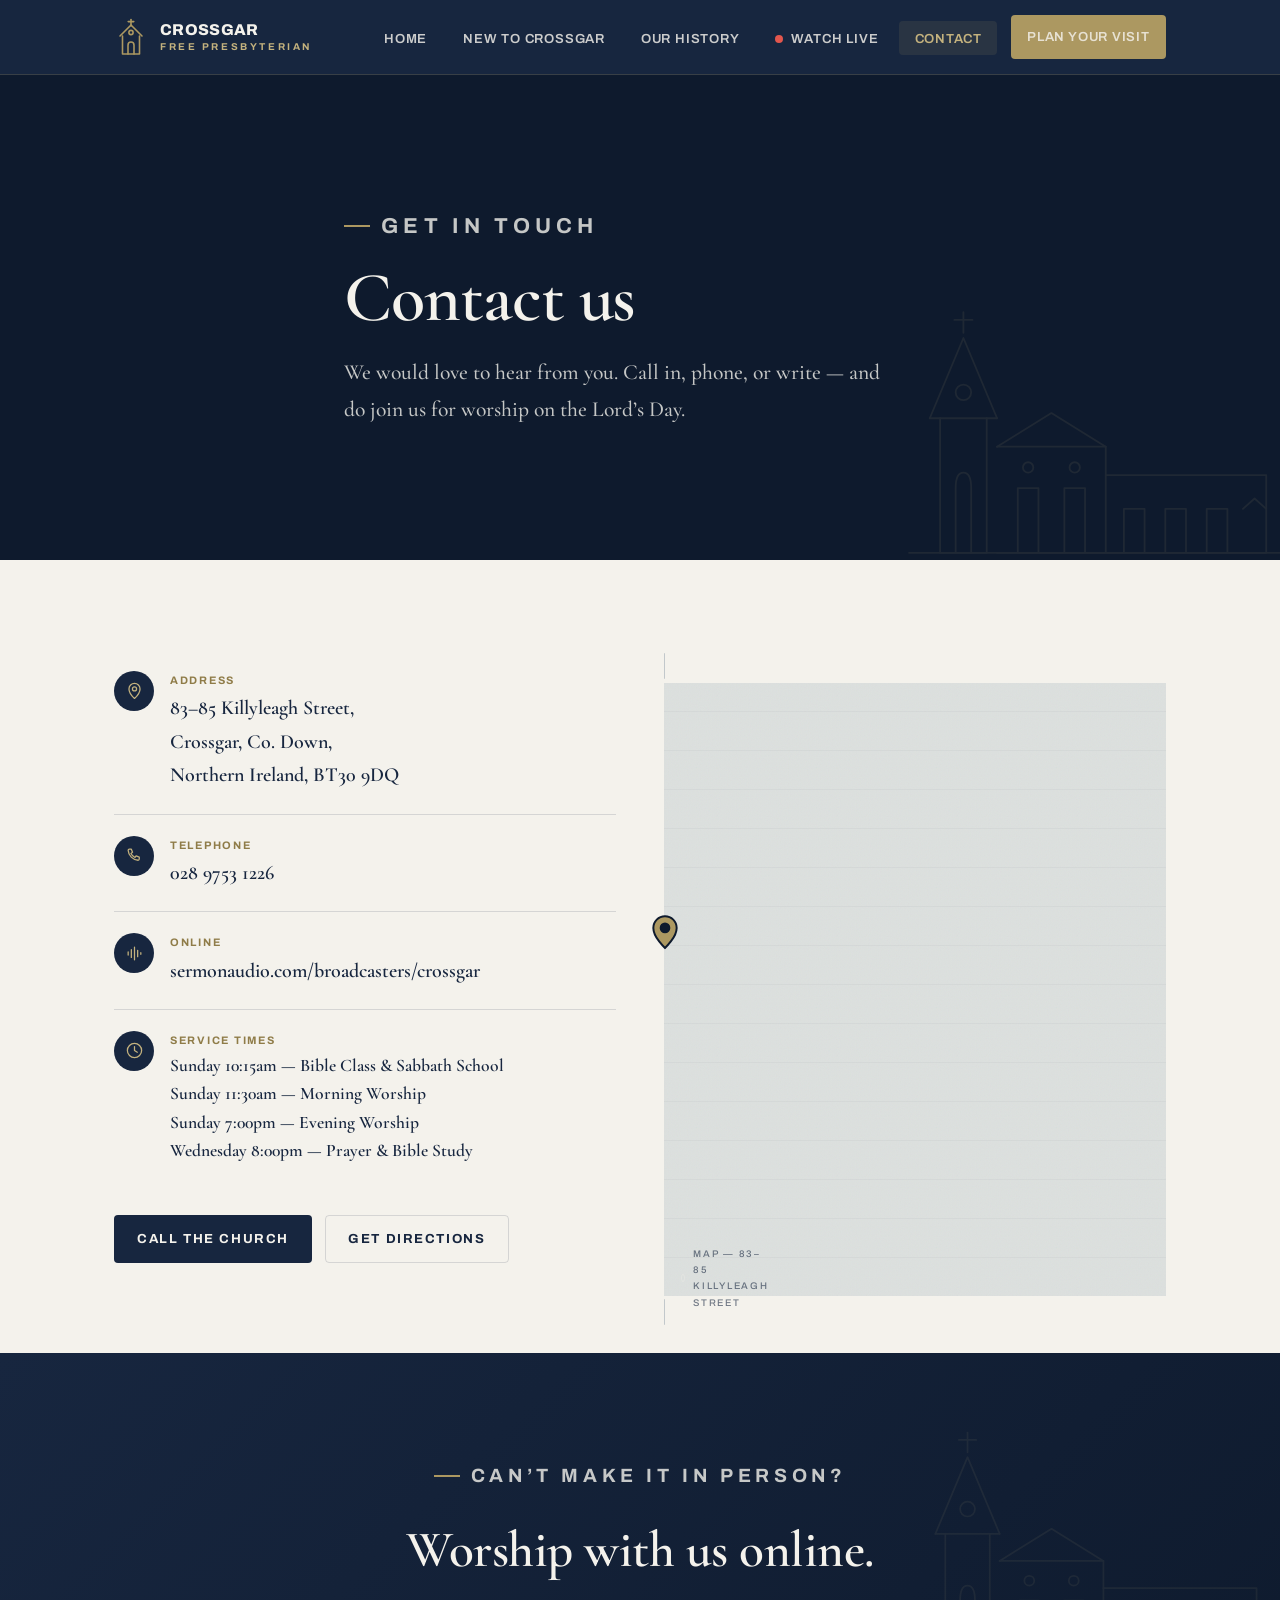
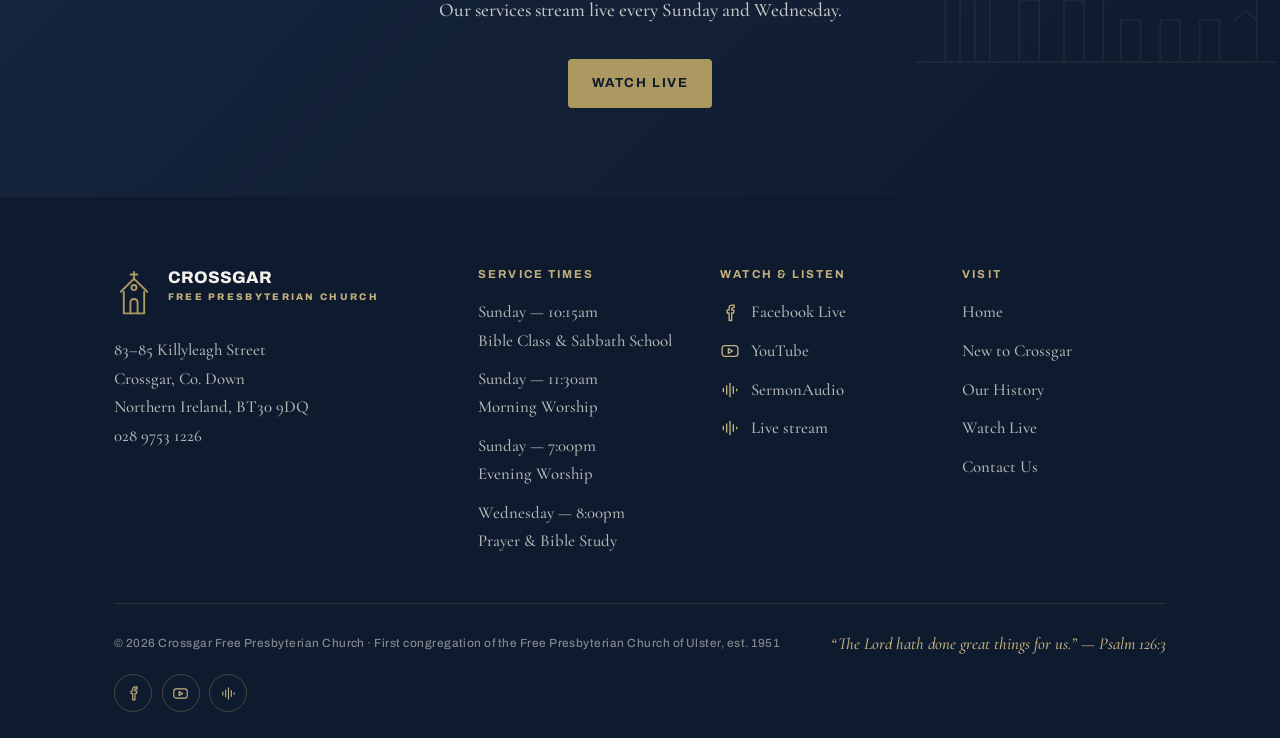
==== contact.html @ 4e1285c4 "Add files via upload" ====
<!DOCTYPE html>
<html lang="en">
<head>
<meta charset="utf-8">
<meta name="viewport" content="width=device-width, initial-scale=1">
<title>Contact Us | Crossgar Free Presbyterian Church</title>
<meta name="description" content="Contact Crossgar Free Presbyterian Church — 83–85 Killyleagh Street, Crossgar, Co. Down, BT30 9DQ. Telephone 028 9753 1226.">
<link rel="preconnect" href="https://fonts.googleapis.com">
<link rel="preconnect" href="https://fonts.gstatic.com" crossorigin>
<link rel="stylesheet" href="css/styles.css">
</head>
<body data-page="contact"><header class="site-head">
<div class="wrap nav">
  <a class="brand" href="index.html" aria-label="Crossgar Free Presbyterian Church — home">
    <svg class="brand__mark" viewBox="0 0 32 40" fill="none" stroke="#ac9861" stroke-width="1.6" stroke-linecap="round" stroke-linejoin="round" aria-hidden="true">
<line x1="16" y1="2.5" x2="16" y2="9"/><line x1="13.2" y1="4.6" x2="18.8" y2="4.6"/>
<path d="M5 19 L16 8 L27 19"/><path d="M7.5 19 V37 H24.5 V19"/>
<circle cx="16" cy="15.5" r="2.1"/>
<path d="M13 37 V28.2 Q13 25 16 25 Q19 25 19 28.2 V37"/>
</svg>
    <span class="brand__name">Crossgar<span>Free Presbyterian</span></span>
  </a>
  <nav aria-label="Primary">
    <ul class="nav__links" id="nav-links">
      <li><a href="index.html">Home</a></li><li><a href="new-to-crossgar.html">New to Crossgar</a></li><li><a href="history.html">Our History</a></li><li><a href="live.html"><span class="nav__live"><span class="live-dot"></span>Watch Live</span></a></li><li><a href="contact.html" aria-current="page">Contact</a></li>
      <li class="nav__cta"><a class="btn btn--gold" href="new-to-crossgar.html">Plan your visit</a></li>
    </ul>
  </nav>
  <button class="nav__toggle" aria-label="Menu" aria-expanded="false" aria-controls="nav-links">
    <span></span><span></span><span></span>
  </button>
</div>
</header>
<section class="page-hero">
  <div class="page-hero__wm"><svg viewBox="0 0 340 250" fill="none" stroke="#c4b27e" stroke-width="1.4" stroke-linecap="round" stroke-linejoin="round" aria-hidden="true">
<line x1="66" y1="14" x2="66" y2="30"/><line x1="59" y1="20" x2="73" y2="20"/>
<path d="M40 96 L66 34 L92 96"/>
<path d="M48 96 V200 H84 V96"/>
<path d="M40 96 H92"/>
<path d="M60 200 V150 Q60 138 66 138 Q72 138 72 150 V200"/>
<circle cx="66" cy="76" r="6"/>
<path d="M92 118 H176 V200 H92"/>
<path d="M92 118 L134 92 L176 118"/>
<path d="M108 200 V150 H124 V200"/><path d="M144 200 V150 H160 V200"/>
<circle cx="116" cy="134" r="4"/><circle cx="152" cy="134" r="4"/>
<path d="M176 140 H300 V200 H176"/>
<path d="M190 200 V166 H206 V200"/><path d="M222 200 V166 H238 V200"/>
<path d="M254 200 V166 H270 V200"/>
<path d="M282 166 L291 158 L300 166"/>
<line x1="24" y1="200" x2="316" y2="200"/>
</svg></div>
  <div class="wrap page-hero__inner">
    <p class="eyebrow eyebrow--onDark">Get in touch</p>
    <h1>Contact us</h1>
    <p>We would love to hear from you. Call in, phone, or write &mdash; and do join us for worship on the Lord&rsquo;s Day.</p>
  </div>
</section>

<section class="section">
  <div class="wrap contact-grid">
    <div>
      <div class="info-row">
      <span class="info-row__ico"><svg class="info-ic" viewBox="0 0 24 24" fill="none" stroke="#ac9861" stroke-width="1.6" stroke-linecap="round" stroke-linejoin="round" aria-hidden="true"><path d="M12 22s7-6.3 7-12A7 7 0 0 0 5 10c0 5.7 7 12 7 12z"/><circle cx="12" cy="10" r="2.6"/></svg></span>
      <div><div class="info-row__k">Address</div><div class="info-row__v">83&ndash;85 Killyleagh Street,<br>Crossgar, Co. Down,<br>Northern Ireland, BT30 9DQ</div></div>
    </div><div class="info-row">
      <span class="info-row__ico"><svg class="info-ic" viewBox="0 0 24 24" fill="none" stroke="#ac9861" stroke-width="1.6" stroke-linecap="round" stroke-linejoin="round" aria-hidden="true"><path d="M4 5.5C4 4.7 4.7 4 5.5 4H8l1.5 4-2 1.4a12 12 0 0 0 5.1 5.1L14 12.5 18 14v2.5c0 .8-.7 1.5-1.5 1.5A13.5 13.5 0 0 1 4 5.5z"/></svg></span>
      <div><div class="info-row__k">Telephone</div><div class="info-row__v"><a href="tel:+442897531226">028 9753 1226</a></div></div>
    </div><div class="info-row">
      <span class="info-row__ico"><svg class="info-ic" viewBox="0 0 24 24" fill="none" stroke="#ac9861" stroke-width="1.6" stroke-linecap="round" stroke-linejoin="round" aria-hidden="true"><path d="M4 10v4M8 7v10M12 4v16M16 8v8M20 11v2"/></svg></span>
      <div><div class="info-row__k">Online</div><div class="info-row__v"><a href="https://www.sermonaudio.com/broadcasters/crossgar/" target="_blank" rel="noopener">sermonaudio.com/broadcasters/crossgar</a></div></div>
    </div>
      <div class="info-row" style="border-bottom:0">
        <span class="info-row__ico"><svg class="info-ic" viewBox="0 0 24 24" fill="none" stroke="#ac9861" stroke-width="1.6" stroke-linecap="round" stroke-linejoin="round" aria-hidden="true"><circle cx="12" cy="12" r="9"/><path d="M12 7v5l3.5 2.2"/></svg></span>
        <div><div class="info-row__k">Service Times</div>
          <div class="info-row__v" style="font-size:1.1rem;line-height:1.6">
            Sunday 10:15am &mdash; Bible Class &amp; Sabbath School<br>
            Sunday 11:30am &mdash; Morning Worship<br>
            Sunday 7:00pm &mdash; Evening Worship<br>
            Wednesday 8:00pm &mdash; Prayer &amp; Bible Study
          </div>
        </div>
      </div>
      <div style="margin-top:1.8rem;display:flex;flex-wrap:wrap;gap:.8rem">
        <a class="btn btn--navy" href="tel:+442897531226">Call the church</a>
        <a class="btn btn--navy" href="https://maps.google.com/?q=Crossgar+Free+Presbyterian+Church,+Killyleagh+Street,+Crossgar+BT30+9DQ" target="_blank" rel="noopener" style="background:transparent;border:1.5px solid var(--line);color:var(--navy)">Get directions</a>
      </div>
    </div>
    <div>
      <a class="map-slot" href="https://maps.google.com/?q=Crossgar+Free+Presbyterian+Church,+Killyleagh+Street,+Crossgar+BT30+9DQ" target="_blank" rel="noopener" aria-label="Open map to the church">
        <div class="photo-slot"></div>
        <span class="map-pin"><svg width="40" height="40" viewBox="0 0 24 24" fill="#ac9861" stroke="#0e1a2d" stroke-width="1.2"><path d="M12 22s7-6.3 7-12A7 7 0 0 0 5 10c0 5.7 7 12 7 12z"/><circle cx="12" cy="10" r="2.6" fill="#0e1a2d"/></svg></span>
        <span class="slot-tag" style="color:var(--navy);opacity:.6">Map &mdash; 83&ndash;85 Killyleagh Street</span>
      </a>
    </div>
  </div>
</section>

<section class="section cta-band">
  <div class="cta-band__wm"><svg viewBox="0 0 340 250" fill="none" stroke="#c4b27e" stroke-width="1.4" stroke-linecap="round" stroke-linejoin="round" aria-hidden="true">
<line x1="66" y1="14" x2="66" y2="30"/><line x1="59" y1="20" x2="73" y2="20"/>
<path d="M40 96 L66 34 L92 96"/>
<path d="M48 96 V200 H84 V96"/>
<path d="M40 96 H92"/>
<path d="M60 200 V150 Q60 138 66 138 Q72 138 72 150 V200"/>
<circle cx="66" cy="76" r="6"/>
<path d="M92 118 H176 V200 H92"/>
<path d="M92 118 L134 92 L176 118"/>
<path d="M108 200 V150 H124 V200"/><path d="M144 200 V150 H160 V200"/>
<circle cx="116" cy="134" r="4"/><circle cx="152" cy="134" r="4"/>
<path d="M176 140 H300 V200 H176"/>
<path d="M190 200 V166 H206 V200"/><path d="M222 200 V166 H238 V200"/>
<path d="M254 200 V166 H270 V200"/>
<path d="M282 166 L291 158 L300 166"/>
<line x1="24" y1="200" x2="316" y2="200"/>
</svg></div>
  <div class="wrap">
    <p class="eyebrow eyebrow--onDark" style="justify-content:center">Can&rsquo;t make it in person?</p>
    <h2>Worship with us online.</h2>
    <p>Our services stream live every Sunday and Wednesday.</p>
    <a class="btn btn--gold" href="live.html">Watch live</a>
  </div>
</section>
<footer class="foot">
<div class="wrap">
  <div class="foot__grid">
    <div class="foot__col">
      <div class="foot__brand">
        <svg class="brand__mark" viewBox="0 0 32 40" fill="none" stroke="#ac9861" stroke-width="1.6" stroke-linecap="round" stroke-linejoin="round" aria-hidden="true">
<line x1="16" y1="2.5" x2="16" y2="9"/><line x1="13.2" y1="4.6" x2="18.8" y2="4.6"/>
<path d="M5 19 L16 8 L27 19"/><path d="M7.5 19 V37 H24.5 V19"/>
<circle cx="16" cy="15.5" r="2.1"/>
<path d="M13 37 V28.2 Q13 25 16 25 Q19 25 19 28.2 V37"/>
</svg>
        <div class="foot__brandName">Crossgar<span>Free Presbyterian Church</span></div>
      </div>
      <address>
        83&ndash;85 Killyleagh Street<br>
        Crossgar, Co. Down<br>
        Northern Ireland, BT30 9DQ<br>
        <a href="tel:+442897531226">028 9753 1226</a>
      </address>
    </div>
    <div class="foot__col">
      <h4>Service Times</h4>
      <ul>
        <li>Sunday &mdash; 10:15am<br>Bible Class &amp; Sabbath School</li>
        <li>Sunday &mdash; 11:30am<br>Morning Worship</li>
        <li>Sunday &mdash; 7:00pm<br>Evening Worship</li>
        <li>Wednesday &mdash; 8:00pm<br>Prayer &amp; Bible Study</li>
      </ul>
    </div>
    <div class="foot__col foot__watch">
      <h4>Watch &amp; Listen</h4>
      <ul>
        <li><a href="https://facebook.com/crossgarfree" target="_blank" rel="noopener"><svg class="foot-ic" viewBox="0 0 24 24" fill="none" stroke="#ac9861" stroke-width="1.6" stroke-linecap="round" stroke-linejoin="round" aria-hidden="true"><path d="M14 8.5V6.8c0-.8.4-1.3 1.4-1.3H17V2.6h-2.4c-2.5 0-3.7 1.4-3.7 3.7v2.2H8.6V12h2.3v9h3.1v-9h2.3l.5-3.5z"/></svg> Facebook Live</a></li>
        <li><a href="https://youtube.com/@crossgarfree" target="_blank" rel="noopener"><svg class="foot-ic" viewBox="0 0 24 24" fill="none" stroke="#ac9861" stroke-width="1.6" stroke-linecap="round" stroke-linejoin="round" aria-hidden="true"><rect x="2.5" y="5.5" width="19" height="13" rx="3.5"/><path d="M10 9.2l5 2.8-5 2.8z"/></svg> YouTube</a></li>
        <li><a href="https://www.sermonaudio.com/broadcasters/crossgar/" target="_blank" rel="noopener"><svg class="foot-ic" viewBox="0 0 24 24" fill="none" stroke="#ac9861" stroke-width="1.6" stroke-linecap="round" stroke-linejoin="round" aria-hidden="true"><path d="M4 10v4M8 7v10M12 4v16M16 8v8M20 11v2"/></svg> SermonAudio</a></li>
        <li><a href="live.html"><svg class="foot-ic" viewBox="0 0 24 24" fill="none" stroke="#ac9861" stroke-width="1.6" stroke-linecap="round" stroke-linejoin="round" aria-hidden="true"><path d="M4 10v4M8 7v10M12 4v16M16 8v8M20 11v2"/></svg> Live stream</a></li>
      </ul>
    </div>
    <div class="foot__col">
      <h4>Visit</h4>
      <ul>
        <li><a href="index.html">Home</a></li>
        <li><a href="new-to-crossgar.html">New to Crossgar</a></li>
        <li><a href="history.html">Our History</a></li>
        <li><a href="live.html">Watch Live</a></li>
        <li><a href="contact.html">Contact Us</a></li>
      </ul>
    </div>
  </div>
  <div class="foot__bar">
    <small>&copy; 2026 Crossgar Free Presbyterian Church &middot; First congregation of the Free Presbyterian Church of Ulster, est. 1951</small>
    <span class="foot__verse">&ldquo;The Lord hath done great things for us.&rdquo; &mdash; Psalm 126:3</span>
    <div class="socials">
      <a href="https://facebook.com/crossgarfree" target="_blank" rel="noopener" aria-label="Facebook"><svg class="soc-ic" viewBox="0 0 24 24" fill="none" stroke="#ac9861" stroke-width="1.6" stroke-linecap="round" stroke-linejoin="round" aria-hidden="true"><path d="M14 8.5V6.8c0-.8.4-1.3 1.4-1.3H17V2.6h-2.4c-2.5 0-3.7 1.4-3.7 3.7v2.2H8.6V12h2.3v9h3.1v-9h2.3l.5-3.5z"/></svg></a>
      <a href="https://youtube.com/@crossgarfree" target="_blank" rel="noopener" aria-label="YouTube"><svg class="soc-ic" viewBox="0 0 24 24" fill="none" stroke="#ac9861" stroke-width="1.6" stroke-linecap="round" stroke-linejoin="round" aria-hidden="true"><rect x="2.5" y="5.5" width="19" height="13" rx="3.5"/><path d="M10 9.2l5 2.8-5 2.8z"/></svg></a>
      <a href="https://www.sermonaudio.com/broadcasters/crossgar/" target="_blank" rel="noopener" aria-label="SermonAudio"><svg class="soc-ic" viewBox="0 0 24 24" fill="none" stroke="#ac9861" stroke-width="1.6" stroke-linecap="round" stroke-linejoin="round" aria-hidden="true"><path d="M4 10v4M8 7v10M12 4v16M16 8v8M20 11v2"/></svg></a>
    </div>
  </div>
</div>
</footer>
<script src="js/main.js"></script>
</body>
</html>
---- css/styles.css ----
/* =====================================================================
   Crossgar Free Presbyterian Church
   Style tile derived from the 75th Anniversary invite.
   Headings: Americane (fallback Archivo) · Body: Orpheus (fallback Cormorant)
   ===================================================================== */

@import url('https://fonts.googleapis.com/css2?family=Archivo:ital,wght@0,300..900;1,400..700&family=Cormorant+Garamond:ital,wght@0,400;0,500;0,600;0,700;1,400;1,500;1,600&display=swap');

/* ---------------------------------------------------------------------
   LICENSED FONTS — Americane (headings) + Orpheus (body).
   These are commercial fonts, so we can't bundle them here. When you have
   the licensed web-font files, drop them in /assets/fonts and uncomment.
   Until then the site falls back to Archivo (for Americane) and
   Cormorant Garamond (for Orpheus), which are close matches.

   @font-face{ font-family:'Americane'; font-weight:700 800;
     src:url('../assets/fonts/Americane-Bold.woff2') format('woff2'); font-display:swap; }
   @font-face{ font-family:'Orpheus'; font-weight:400 500;
     src:url('../assets/fonts/Orpheus-Regular.woff2') format('woff2'); font-display:swap; }
   @font-face{ font-family:'Orpheus'; font-weight:400 600; font-style:italic;
     src:url('../assets/fonts/Orpheus-Italic.woff2') format('woff2'); font-display:swap; }
--------------------------------------------------------------------- */

:root{
  /* palette — sampled from the anniversary invite */
  --navy:      #17263f;
  --navy-900:  #0e1a2d;
  --navy-800:  #13223a;
  --navy-700:  #223a5c;
  --gold:      #ac9861;
  --gold-soft: #c4b27e;
  --gold-deep: #8f7c48;
  --paper:     #f4f2ec;
  --paper-2:   #ece7dc;
  --ink:       #232a33;
  --muted:     #6d7178;
  --line:      rgba(23,38,63,.14);
  --line-gold: rgba(172,152,97,.45);
  --white:     #ffffff;

  /* type roles */
  --font-head: 'Americane','Archivo','Arial Black',sans-serif;
  --font-body: 'Orpheus','Cormorant Garamond',Georgia,'Times New Roman',serif;
  --font-ui:   'Archivo','Helvetica Neue',Arial,sans-serif;

  --wrap: 1180px;
  --gutter: clamp(1.25rem, 5vw, 4rem);
  --radius: 4px;
  --ease: cubic-bezier(.22,.61,.36,1);
}

*,*::before,*::after{box-sizing:border-box;}
html{scroll-behavior:smooth;-webkit-text-size-adjust:100%;}
@media (prefers-reduced-motion: reduce){
  html{scroll-behavior:auto;}
  *,*::before,*::after{animation-duration:.001ms!important;transition-duration:.001ms!important;}
}

body{
  margin:0;
  background:var(--paper);
  color:var(--ink);
  font-family:var(--font-body);
  font-size:1.22rem;
  line-height:1.68;
  font-weight:500;
  -webkit-font-smoothing:antialiased;
  text-rendering:optimizeLegibility;
}

img{max-width:100%;display:block;}
a{color:inherit;text-decoration:none;}
h1,h2,h3,h4{font-family:var(--font-head);font-weight:800;line-height:1.02;margin:0;letter-spacing:-.01em;}

/* ---- reusable atoms -------------------------------------------------- */
.wrap{max-width:var(--wrap);margin-inline:auto;padding-inline:var(--gutter);}
.section{padding-block:clamp(3.5rem,7vw,6.5rem);}
.section--tight{padding-block:clamp(2.5rem,5vw,4rem);}

.eyebrow{
  font-family:var(--font-ui);
  font-size:.72rem;
  font-weight:700;
  letter-spacing:.24em;
  text-transform:uppercase;
  color:var(--gold-deep);
  display:inline-flex;
  align-items:center;
  gap:.7rem;
  margin:0 0 1.1rem;
}
.eyebrow::before{content:"";width:26px;height:2px;background:var(--gold);display:inline-block;}
.eyebrow--onDark{color:var(--gold-soft);}

.h-shout{font-size:clamp(2rem,4.6vw,3.5rem);text-transform:uppercase;letter-spacing:.005em;}
.serif-lead{font-family:var(--font-body);font-weight:500;font-size:clamp(1.35rem,2.4vw,1.9rem);line-height:1.34;}

.btn{
  font-family:var(--font-ui);
  font-weight:700;
  font-size:.82rem;
  letter-spacing:.12em;
  text-transform:uppercase;
  padding:.95em 1.7em;
  border-radius:var(--radius);
  display:inline-flex;align-items:center;gap:.6rem;
  border:1.5px solid transparent;
  cursor:pointer;
  transition:transform .25s var(--ease), background .25s var(--ease), color .25s var(--ease), border-color .25s var(--ease);
}
.btn:hover{transform:translateY(-2px);}
.btn--gold{background:var(--gold);color:var(--navy-900);}
.btn--gold:hover{background:var(--gold-soft);}
.btn--ghost{background:transparent;border-color:rgba(244,242,236,.5);color:var(--paper);}
.btn--ghost:hover{border-color:var(--gold);color:var(--gold-soft);}
.btn--navy{background:var(--navy);color:var(--paper);}
.btn--navy:hover{background:var(--navy-700);}

.link-more{
  font-family:var(--font-ui);font-weight:700;font-size:.8rem;letter-spacing:.12em;text-transform:uppercase;
  color:var(--gold-deep);display:inline-flex;align-items:center;gap:.5rem;
}
.link-more svg{transition:transform .25s var(--ease);}
.link-more:hover svg{transform:translateX(4px);}

/* =====================================================================
   HEADER / NAV
   ===================================================================== */
.site-head{
  position:sticky;top:0;z-index:60;
  background:var(--navy);
  border-bottom:1px solid rgba(172,152,97,.22);
}
.nav{display:flex;align-items:center;justify-content:space-between;height:74px;}
.brand{display:flex;align-items:center;gap:.75rem;color:var(--paper);}
.brand__mark{width:34px;height:40px;flex:none;}
.brand__mark path,.brand__mark line,.brand__mark rect,.brand__mark polyline{stroke:var(--gold);}
.brand__name{font-family:var(--font-head);font-weight:800;font-size:.98rem;line-height:1;letter-spacing:.02em;text-transform:uppercase;}
.brand__name span{display:block;font-size:.62rem;letter-spacing:.26em;color:var(--gold-soft);font-weight:700;margin-top:.28rem;}

.nav__links{display:flex;align-items:center;gap:.35rem;list-style:none;margin:0;padding:0;}
.nav__links a{
  font-family:var(--font-ui);font-weight:600;font-size:.82rem;letter-spacing:.06em;text-transform:uppercase;
  color:rgba(244,242,236,.82);
  padding:.6rem .95rem;border-radius:var(--radius);
  transition:color .2s var(--ease), background .2s var(--ease);
}
.nav__links a:hover,.nav__links a[aria-current="page"]{color:var(--gold-soft);}
.nav__links a[aria-current="page"]{background:rgba(172,152,97,.12);}
.nav__cta{margin-left:.5rem;}
.nav__live{display:inline-flex;align-items:center;gap:.45rem;}
.live-dot{width:8px;height:8px;border-radius:50%;background:#e2564d;box-shadow:0 0 0 0 rgba(226,86,77,.6);animation:pulse 2s infinite;}
@keyframes pulse{0%{box-shadow:0 0 0 0 rgba(226,86,77,.55);}70%{box-shadow:0 0 0 7px rgba(226,86,77,0);}100%{box-shadow:0 0 0 0 rgba(226,86,77,0);}}

.nav__toggle{display:none;background:none;border:0;cursor:pointer;padding:.4rem;}
.nav__toggle span{display:block;width:26px;height:2px;background:var(--paper);margin:5px 0;transition:.3s var(--ease);}

/* =====================================================================
   HERO
   ===================================================================== */
.hero{
  position:relative;
  background:var(--navy-900);
  color:var(--paper);
  overflow:hidden;
  isolation:isolate;
}
.hero__media{position:absolute;inset:0;z-index:-2;}
.photo-slot{
  position:relative;width:100%;height:100%;
  background:
    radial-gradient(120% 90% at 78% 8%, rgba(172,152,97,.20), transparent 55%),
    radial-gradient(100% 120% at 0% 100%, rgba(34,58,92,.55), transparent 60%),
    linear-gradient(155deg,#12203a 0%, #17263f 45%, #0e1a2d 100%);
}
.photo-slot::after{ /* subtle grain */
  content:"";position:absolute;inset:0;opacity:.05;pointer-events:none;
  background-image:url("data:image/svg+xml,%3Csvg xmlns='http://www.w3.org/2000/svg' width='120' height='120'%3E%3Cfilter id='n'%3E%3CfeTurbulence type='fractalNoise' baseFrequency='.9' numOctaves='2'/%3E%3C/filter%3E%3Crect width='100%25' height='100%25' filter='url(%23n)'/%3E%3C/svg%3E");
}
.hero__overlay{position:absolute;inset:0;z-index:-1;background:linear-gradient(90deg, rgba(14,26,45,.92) 0%, rgba(14,26,45,.72) 42%, rgba(14,26,45,.35) 100%);}
.hero__watermark{position:absolute;right:-4%;bottom:-8%;width:min(46%,520px);opacity:.10;z-index:-1;}
.hero__watermark path,.hero__watermark line,.hero__watermark rect,.hero__watermark polyline{stroke:var(--gold-soft);}

.hero__inner{padding-block:clamp(5rem,12vw,9rem);max-width:760px;}
.hero__est{font-family:var(--font-ui);font-weight:700;font-size:.74rem;letter-spacing:.26em;text-transform:uppercase;color:var(--gold-soft);margin-bottom:1.5rem;display:flex;gap:.9rem;align-items:center;}
.hero__est::before{content:"";width:34px;height:2px;background:var(--gold);}
.hero h1{font-family:var(--font-body);font-weight:600;text-transform:none;font-size:clamp(2.7rem,6.4vw,5rem);line-height:1.02;letter-spacing:-.015em;}
.hero h1 em{font-style:italic;color:var(--gold-soft);}
.hero__sub{font-size:clamp(1.15rem,1.9vw,1.4rem);color:rgba(244,242,236,.82);max-width:52ch;margin:1.6rem 0 2.3rem;line-height:1.55;}
.hero__actions{display:flex;flex-wrap:wrap;gap:.9rem;align-items:center;}

.hero__slotTag{
  position:absolute;left:var(--gutter);bottom:1.1rem;z-index:1;
  font-family:var(--font-ui);font-size:.62rem;letter-spacing:.18em;text-transform:uppercase;
  color:rgba(244,242,236,.4);display:flex;align-items:center;gap:.5rem;
}
.hero__slotTag::before{content:"";width:9px;height:9px;border:1.5px solid rgba(244,242,236,.4);border-radius:50%;}

/* Service strip beneath hero */
.services-strip{background:var(--navy);color:var(--paper);border-top:1px solid rgba(172,152,97,.2);}
.services-strip__grid{display:grid;grid-template-columns:1fr auto 1fr;align-items:center;gap:clamp(1rem,4vw,3rem);padding-block:1.6rem;}
.svc{display:flex;flex-direction:column;gap:.15rem;}
.svc__label{font-family:var(--font-ui);font-size:.68rem;letter-spacing:.2em;text-transform:uppercase;color:var(--gold-soft);}
.svc__times{font-family:var(--font-body);font-size:clamp(1.05rem,1.6vw,1.3rem);font-weight:600;}
.svc__times b{color:var(--gold-soft);font-weight:600;}
.svc-divider{width:1px;align-self:stretch;background:rgba(172,152,97,.3);}
@media(max-width:760px){
  .services-strip__grid{grid-template-columns:1fr;gap:1.2rem;text-align:center;}
  .svc-divider{width:60%;height:1px;justify-self:center;}
}

/* =====================================================================
   SECTION HEADER (shared)
   ===================================================================== */
.sec-head{display:flex;align-items:flex-end;justify-content:space-between;gap:2rem;margin-bottom:2.6rem;flex-wrap:wrap;}
.sec-head h2{font-family:var(--font-body);font-weight:600;text-transform:none;font-size:clamp(2rem,3.8vw,3rem);letter-spacing:-.01em;}
.sec-head--center{flex-direction:column;align-items:center;text-align:center;}

/* =====================================================================
   UPCOMING CALENDAR RAIL  (signature)
   ===================================================================== */
.calendar{background:var(--paper);}
.cal__head{display:flex;align-items:center;justify-content:space-between;margin-bottom:2rem;gap:1rem;}
.cal__title{font-family:var(--font-body);font-weight:600;font-size:clamp(1.9rem,3.6vw,2.9rem);letter-spacing:-.01em;}
.cal__nav{display:flex;gap:.6rem;}
.cal__btn{width:46px;height:46px;border:1.5px solid var(--line);background:transparent;border-radius:50%;display:grid;place-items:center;cursor:pointer;color:var(--navy);transition:.22s var(--ease);}
.cal__btn:hover{background:var(--navy);color:var(--paper);border-color:var(--navy);}
.cal__btn:disabled{opacity:.3;cursor:default;}

.cal__rail{
  display:flex;gap:1.1rem;overflow-x:auto;scroll-snap-type:x mandatory;
  padding:.4rem .4rem 1.6rem;margin:-.4rem;
  scrollbar-width:thin;scrollbar-color:var(--gold) transparent;
}
.cal__rail::-webkit-scrollbar{height:6px;}
.cal__rail::-webkit-scrollbar-thumb{background:var(--gold);border-radius:20px;}
.cal-card{
  scroll-snap-align:start;flex:0 0 clamp(240px,80vw,286px);
  background:var(--white);border:1px solid var(--line);border-radius:var(--radius);
  padding:1.6rem 1.5rem;min-height:320px;
  display:flex;flex-direction:column;
  transition:transform .3s var(--ease), box-shadow .3s var(--ease);
}
.cal-card:hover{transform:translateY(-4px);box-shadow:0 22px 40px -26px rgba(23,38,63,.5);}
.cal-card__date{display:flex;align-items:baseline;gap:.75rem;margin-bottom:.4rem;}
.cal-card__num{font-family:var(--font-head);font-weight:800;font-size:3.1rem;line-height:.85;color:var(--navy);}
.cal-card__my{font-family:var(--font-body);font-weight:500;}
.cal-card__month{font-size:1rem;color:var(--muted);}
.cal-card__day{font-family:var(--font-body);font-weight:600;font-size:1.5rem;color:var(--navy);line-height:1;}
.cal-card__rule{height:1px;background:var(--line-gold);margin:1.1rem 0 1.2rem;}
.cal-ev{margin-bottom:1.15rem;}
.cal-ev__t{font-family:var(--font-ui);font-weight:700;font-size:.94rem;color:var(--navy);letter-spacing:.01em;}
.cal-ev__d{font-family:var(--font-body);font-size:1rem;color:var(--muted);line-height:1.3;margin-top:.15rem;}

/* =====================================================================
   MINISTRIES BENTO
   ===================================================================== */
.bento{
  display:grid;gap:1.1rem;
  grid-template-columns:repeat(6,1fr);
  grid-auto-rows:minmax(210px,auto);
}
.tile{
  position:relative;border-radius:var(--radius);padding:1.7rem;overflow:hidden;
  display:flex;flex-direction:column;justify-content:space-between;
  border:1px solid transparent;
  transition:transform .3s var(--ease);
}
.tile:hover{transform:translateY(-4px);}
.tile__ico{width:40px;height:40px;}
.tile__ico path,.tile__ico circle,.tile__ico line,.tile__ico rect,.tile__ico polyline{stroke-width:1.6;}
.tile h3{font-family:var(--font-head);font-weight:800;text-transform:uppercase;font-size:1.15rem;letter-spacing:.01em;line-height:1.05;}
.tile__meta{font-family:var(--font-ui);font-weight:700;font-size:.72rem;letter-spacing:.12em;text-transform:uppercase;margin-top:.4rem;}
.tile__season{font-family:var(--font-ui);font-size:.66rem;letter-spacing:.14em;text-transform:uppercase;opacity:.7;margin-top:.15rem;}
.tile p{font-size:1.02rem;line-height:1.4;margin:.7rem 0 0;}
.tile__body{margin-top:auto;}

/* colour variants */
.tile--navy{background:var(--navy);color:var(--paper);}
.tile--navy .tile__ico *{stroke:var(--gold-soft);}
.tile--navy .tile__meta{color:var(--gold-soft);}
.tile--navy p{color:rgba(244,242,236,.78);}

.tile--gold{background:var(--gold);color:var(--navy-900);}
.tile--gold .tile__ico *{stroke:var(--navy-900);}
.tile--gold .tile__meta{color:var(--navy-800);}
.tile--gold p{color:rgba(14,26,45,.82);}

.tile--paper{background:var(--white);color:var(--ink);border-color:var(--line);}
.tile--paper .tile__ico *{stroke:var(--navy);}
.tile--paper .tile__meta{color:var(--gold-deep);}
.tile--paper p{color:var(--muted);}

.tile--outline{background:transparent;border:1px solid var(--line);color:var(--ink);}
.tile--outline .tile__ico *{stroke:var(--navy);}
.tile--outline .tile__meta{color:var(--gold-deep);}
.tile--outline p{color:var(--muted);}

/* spans */
.sp3{grid-column:span 3;} .sp2{grid-column:span 2;} .sp4{grid-column:span 4;}
.row2{grid-row:span 2;}
@media(max-width:900px){
  .bento{grid-template-columns:repeat(2,1fr);}
  .sp3,.sp2,.sp4{grid-column:span 1;}
  .row2{grid-row:span 1;}
}
@media(max-width:560px){
  .bento{grid-template-columns:1fr;}
}

/* =====================================================================
   SPLIT / FEATURE bands
   ===================================================================== */
.split{display:grid;grid-template-columns:1.05fr .95fr;gap:clamp(2rem,5vw,4.5rem);align-items:center;}
.split--rev .split__media{order:2;}
@media(max-width:860px){.split{grid-template-columns:1fr;}.split--rev .split__media{order:0;}}
.split__media{position:relative;aspect-ratio:4/3.2;border-radius:var(--radius);overflow:hidden;border:1px solid var(--line);}
.split__media .photo-slot{background:
  radial-gradient(120% 90% at 20% 10%, rgba(172,152,97,.22), transparent 55%),
  linear-gradient(160deg,#1a2c49,#0e1a2d);}
.slot-tag{position:absolute;left:1rem;bottom:.85rem;font-family:var(--font-ui);font-size:.6rem;letter-spacing:.18em;text-transform:uppercase;color:rgba(244,242,236,.5);display:flex;align-items:center;gap:.5rem;}
.slot-tag::before{content:"";width:8px;height:8px;border:1.5px solid rgba(244,242,236,.5);border-radius:50%;}

.dark-band{background:var(--navy);color:var(--paper);}
.dark-band .eyebrow{color:var(--gold-soft);}

/* Scripture quote band */
.scripture{background:var(--navy-900);color:var(--paper);text-align:center;}
.scripture__q{font-family:var(--font-body);font-style:italic;font-weight:500;font-size:clamp(1.6rem,3.4vw,2.6rem);line-height:1.3;max-width:20ch;margin-inline:auto;}
.scripture__ref{font-family:var(--font-ui);font-weight:700;letter-spacing:.24em;text-transform:uppercase;font-size:.74rem;color:var(--gold-soft);margin-top:1.6rem;}

/* CTA band */
.cta-band{background:linear-gradient(135deg,var(--navy) 0%, var(--navy-900) 100%);color:var(--paper);text-align:center;position:relative;overflow:hidden;}
.cta-band__wm{position:absolute;right:-2%;top:50%;transform:translateY(-50%);width:min(38%,420px);opacity:.08;}
.cta-band__wm path,.cta-band__wm line,.cta-band__wm rect,.cta-band__wm polyline{stroke:var(--gold-soft);}
.cta-band h2{font-family:var(--font-body);font-weight:600;font-size:clamp(2rem,4vw,3.2rem);position:relative;}
.cta-band p{color:rgba(244,242,236,.8);max-width:46ch;margin:1.1rem auto 2rem;font-size:1.2rem;position:relative;}

/* =====================================================================
   PAGE HERO (interior pages)
   ===================================================================== */
.page-hero{background:var(--navy-900);color:var(--paper);position:relative;overflow:hidden;}
.page-hero__wm{position:absolute;right:-3%;bottom:-14%;width:min(40%,440px);opacity:.09;}
.page-hero__wm path,.page-hero__wm line,.page-hero__wm rect,.page-hero__wm polyline{stroke:var(--gold-soft);}
.page-hero__inner{padding-block:clamp(4rem,9vw,7rem);max-width:720px;position:relative;}
.page-hero h1{font-family:var(--font-body);font-weight:600;text-transform:none;font-size:clamp(2.6rem,5.6vw,4.4rem);line-height:1.02;letter-spacing:-.015em;}
.page-hero p{color:rgba(244,242,236,.8);font-size:clamp(1.15rem,1.8vw,1.35rem);margin-top:1.3rem;max-width:54ch;}

/* =====================================================================
   PROSE (history / welcome)
   ===================================================================== */
.prose{max-width:74ch;}
.prose p{margin:0 0 1.35rem;}
.prose h2{font-family:var(--font-body);font-weight:600;text-transform:none;font-size:clamp(1.7rem,3vw,2.3rem);margin:2.6rem 0 1rem;letter-spacing:-.01em;}
.prose h3{font-family:var(--font-head);font-weight:800;text-transform:uppercase;font-size:1.15rem;letter-spacing:.03em;color:var(--navy);margin:2rem 0 .7rem;}
.prose blockquote{margin:2rem 0;padding:1.4rem 1.8rem;border-left:3px solid var(--gold);background:var(--white);border-radius:0 var(--radius) var(--radius) 0;font-style:italic;font-size:1.25rem;color:var(--navy);}
.prose blockquote cite{display:block;font-style:normal;font-family:var(--font-ui);font-weight:700;font-size:.72rem;letter-spacing:.16em;text-transform:uppercase;color:var(--gold-deep);margin-top:.9rem;}
.drop::first-letter{font-family:var(--font-head);font-weight:800;font-size:3.6rem;float:left;line-height:.8;padding:.35rem .55rem 0 0;color:var(--gold-deep);}

/* Timeline */
.timeline{list-style:none;margin:2.5rem 0 0;padding:0;position:relative;}
.timeline::before{content:"";position:absolute;left:11px;top:6px;bottom:6px;width:2px;background:var(--line-gold);}
.timeline li{position:relative;padding:0 0 2rem 2.6rem;}
.timeline li::before{content:"";position:absolute;left:4px;top:6px;width:16px;height:16px;border-radius:50%;background:var(--gold);border:3px solid var(--paper);}
.timeline__yr{font-family:var(--font-head);font-weight:800;font-size:1.05rem;color:var(--navy);letter-spacing:.03em;}
.timeline p{margin:.35rem 0 0;color:var(--ink);}

/* =====================================================================
   VIDEO / LIVE
   ===================================================================== */
.video-frame{position:relative;aspect-ratio:16/9;border-radius:var(--radius);overflow:hidden;background:var(--navy-900);border:1px solid rgba(172,152,97,.25);}
.video-frame .photo-slot{background:radial-gradient(90% 90% at 50% 40%, rgba(34,58,92,.6), #0e1a2d);}
.video-play{position:absolute;inset:0;display:grid;place-items:center;}
.video-play__btn{width:82px;height:82px;border-radius:50%;background:rgba(172,152,97,.92);display:grid;place-items:center;transition:.25s var(--ease);cursor:pointer;}
.video-play__btn:hover{transform:scale(1.06);background:var(--gold-soft);}
.video-play__btn svg{margin-left:5px;}
.video-cap{position:absolute;left:1.1rem;bottom:1rem;color:rgba(244,242,236,.7);font-family:var(--font-ui);font-size:.66rem;letter-spacing:.16em;text-transform:uppercase;}

.live-status{display:inline-flex;align-items:center;gap:.6rem;font-family:var(--font-ui);font-weight:700;font-size:.74rem;letter-spacing:.16em;text-transform:uppercase;padding:.5rem .9rem;border-radius:100px;border:1px solid rgba(172,152,97,.4);color:var(--gold-soft);}
.live-status .live-dot{background:#8f7c48;animation:none;box-shadow:none;}
.live-status--on{color:#ffd9d4;border-color:rgba(226,86,77,.5);}
.live-status--on .live-dot{background:#e2564d;animation:pulse 2s infinite;}

.next-times{display:grid;grid-template-columns:repeat(3,1fr);gap:1rem;margin-top:1.6rem;}
@media(max-width:640px){.next-times{grid-template-columns:1fr;}}
.next-times li{list-style:none;background:rgba(255,255,255,.04);border:1px solid rgba(172,152,97,.2);border-radius:var(--radius);padding:1.1rem 1.2rem;}
.next-times__d{font-family:var(--font-ui);font-weight:700;font-size:.68rem;letter-spacing:.16em;text-transform:uppercase;color:var(--gold-soft);}
.next-times__t{font-family:var(--font-body);font-size:1.3rem;font-weight:600;margin-top:.3rem;}

/* Sermon list */
.sermon{display:grid;grid-template-columns:auto 1fr auto;gap:1.3rem;align-items:center;padding:1.35rem 0;border-bottom:1px solid var(--line);transition:.2s var(--ease);}
.sermon:hover{background:rgba(172,152,97,.06);}
.sermon__date{text-align:center;min-width:58px;}
.sermon__date b{font-family:var(--font-head);font-weight:800;font-size:1.6rem;color:var(--navy);display:block;line-height:.9;}
.sermon__date span{font-family:var(--font-ui);font-size:.62rem;letter-spacing:.14em;text-transform:uppercase;color:var(--muted);}
.sermon__title{font-family:var(--font-body);font-weight:600;font-size:1.3rem;color:var(--navy);line-height:1.2;}
.sermon__meta{font-family:var(--font-ui);font-size:.72rem;letter-spacing:.05em;text-transform:uppercase;color:var(--muted);margin-top:.25rem;}
.sermon__play{width:44px;height:44px;border-radius:50%;border:1.5px solid var(--line);display:grid;place-items:center;color:var(--navy);transition:.2s var(--ease);flex:none;}
.sermon:hover .sermon__play{background:var(--gold);border-color:var(--gold);color:var(--navy-900);}
@media(max-width:560px){.sermon__meta{display:none;}}

/* =====================================================================
   CONTACT
   ===================================================================== */
.contact-grid{display:grid;grid-template-columns:1fr 1fr;gap:clamp(1.5rem,4vw,3rem);}
@media(max-width:820px){.contact-grid{grid-template-columns:1fr;}}
.info-row{display:flex;gap:1rem;padding:1.3rem 0;border-bottom:1px solid var(--line);}
.info-row__ico{width:40px;height:40px;flex:none;border-radius:50%;background:var(--navy);display:grid;place-items:center;}
.info-row__ico svg{width:19px;height:19px;}
.info-row__ico svg *{stroke:var(--gold-soft);}
.info-row__k{font-family:var(--font-ui);font-weight:700;font-size:.68rem;letter-spacing:.16em;text-transform:uppercase;color:var(--gold-deep);}
.info-row__v{font-family:var(--font-body);font-size:1.25rem;color:var(--navy);font-weight:600;margin-top:.2rem;}
.info-row__v a:hover{color:var(--gold-deep);}
.map-slot{aspect-ratio:1/1;border-radius:var(--radius);overflow:hidden;border:1px solid var(--line);position:relative;background:#dfe3e2;}
.map-slot .photo-slot{background:
  linear-gradient(0deg, rgba(23,38,63,.05), rgba(23,38,63,.05)),
  repeating-linear-gradient(0deg, #e7eae7 0 38px, #dfe3e0 38px 39px),
  repeating-linear-gradient(90deg, #e7eae7 0 38px, #dfe3e0 38px 39px);}
.map-pin{position:absolute;left:50%;top:46%;transform:translate(-50%,-100%);}

/* =====================================================================
   FOOTER
   ===================================================================== */
.foot{background:var(--navy-900);color:rgba(244,242,236,.72);padding-block:clamp(3rem,6vw,4.5rem) 0;}
.foot__grid{display:grid;grid-template-columns:1.6fr 1fr 1fr 1fr;gap:2.4rem;padding-bottom:3rem;border-bottom:1px solid rgba(172,152,97,.2);}
@media(max-width:900px){.foot__grid{grid-template-columns:1fr 1fr;gap:2rem;}}
@media(max-width:520px){.foot__grid{grid-template-columns:1fr;}}
.foot__brand{display:flex;gap:.85rem;align-items:flex-start;color:var(--paper);margin-bottom:1.2rem;}
.foot__brand .brand__mark{width:40px;height:48px;}
.foot__brandName{font-family:var(--font-head);font-weight:800;text-transform:uppercase;font-size:1.05rem;line-height:1.05;}
.foot__brandName span{display:block;font-size:.6rem;letter-spacing:.24em;color:var(--gold-soft);margin-top:.35rem;}
.foot address{font-style:normal;line-height:1.7;font-size:1.05rem;}
.foot address a:hover{color:var(--gold-soft);}
.foot__col h4{font-family:var(--font-ui);font-weight:700;font-size:.72rem;letter-spacing:.18em;text-transform:uppercase;color:var(--gold-soft);margin-bottom:1.1rem;}
.foot__col ul{list-style:none;margin:0;padding:0;display:flex;flex-direction:column;gap:.65rem;font-size:1.05rem;}
.foot__col a:hover{color:var(--gold-soft);}
.foot__watch a{display:flex;align-items:center;gap:.7rem;}
.foot__watch svg{width:20px;height:20px;flex:none;}
.foot__watch svg *{stroke:var(--gold-soft);}
.foot__bar{display:flex;justify-content:space-between;align-items:center;gap:1rem;padding-block:1.6rem;flex-wrap:wrap;}
.foot__bar small{font-family:var(--font-ui);font-size:.74rem;letter-spacing:.04em;color:rgba(244,242,236,.5);}
.foot__verse{font-family:var(--font-body);font-style:italic;font-size:1.05rem;color:var(--gold-soft);}
.socials{display:flex;gap:.6rem;}
.socials a{width:38px;height:38px;border-radius:50%;border:1px solid rgba(172,152,97,.35);display:grid;place-items:center;transition:.2s var(--ease);}
.socials a:hover{background:var(--gold);border-color:var(--gold);}
.socials a:hover svg *{stroke:var(--navy-900);}
.socials svg{width:17px;height:17px;}
.socials svg *{stroke:var(--gold-soft);}

/* reveal on scroll */
.reveal{opacity:0;transform:translateY(22px);transition:opacity .7s var(--ease), transform .7s var(--ease);}
.reveal.in{opacity:1;transform:none;}

/* mobile nav */
@media(max-width:940px){
  .nav__toggle{display:block;}
  .nav__links{
    position:fixed;inset:74px 0 auto 0;background:var(--navy-900);
    flex-direction:column;align-items:stretch;gap:0;padding:.5rem var(--gutter) 1.4rem;
    border-bottom:1px solid rgba(172,152,97,.2);
    transform:translateY(-140%);transition:transform .35s var(--ease);
  }
  .nav__links.open{transform:none;}
  .nav__links a{padding:.9rem 0;border-bottom:1px solid rgba(172,152,97,.12);font-size:.95rem;}
  .nav__cta{margin:1rem 0 0;}
  .nav__cta .btn{width:100%;justify-content:center;}
}
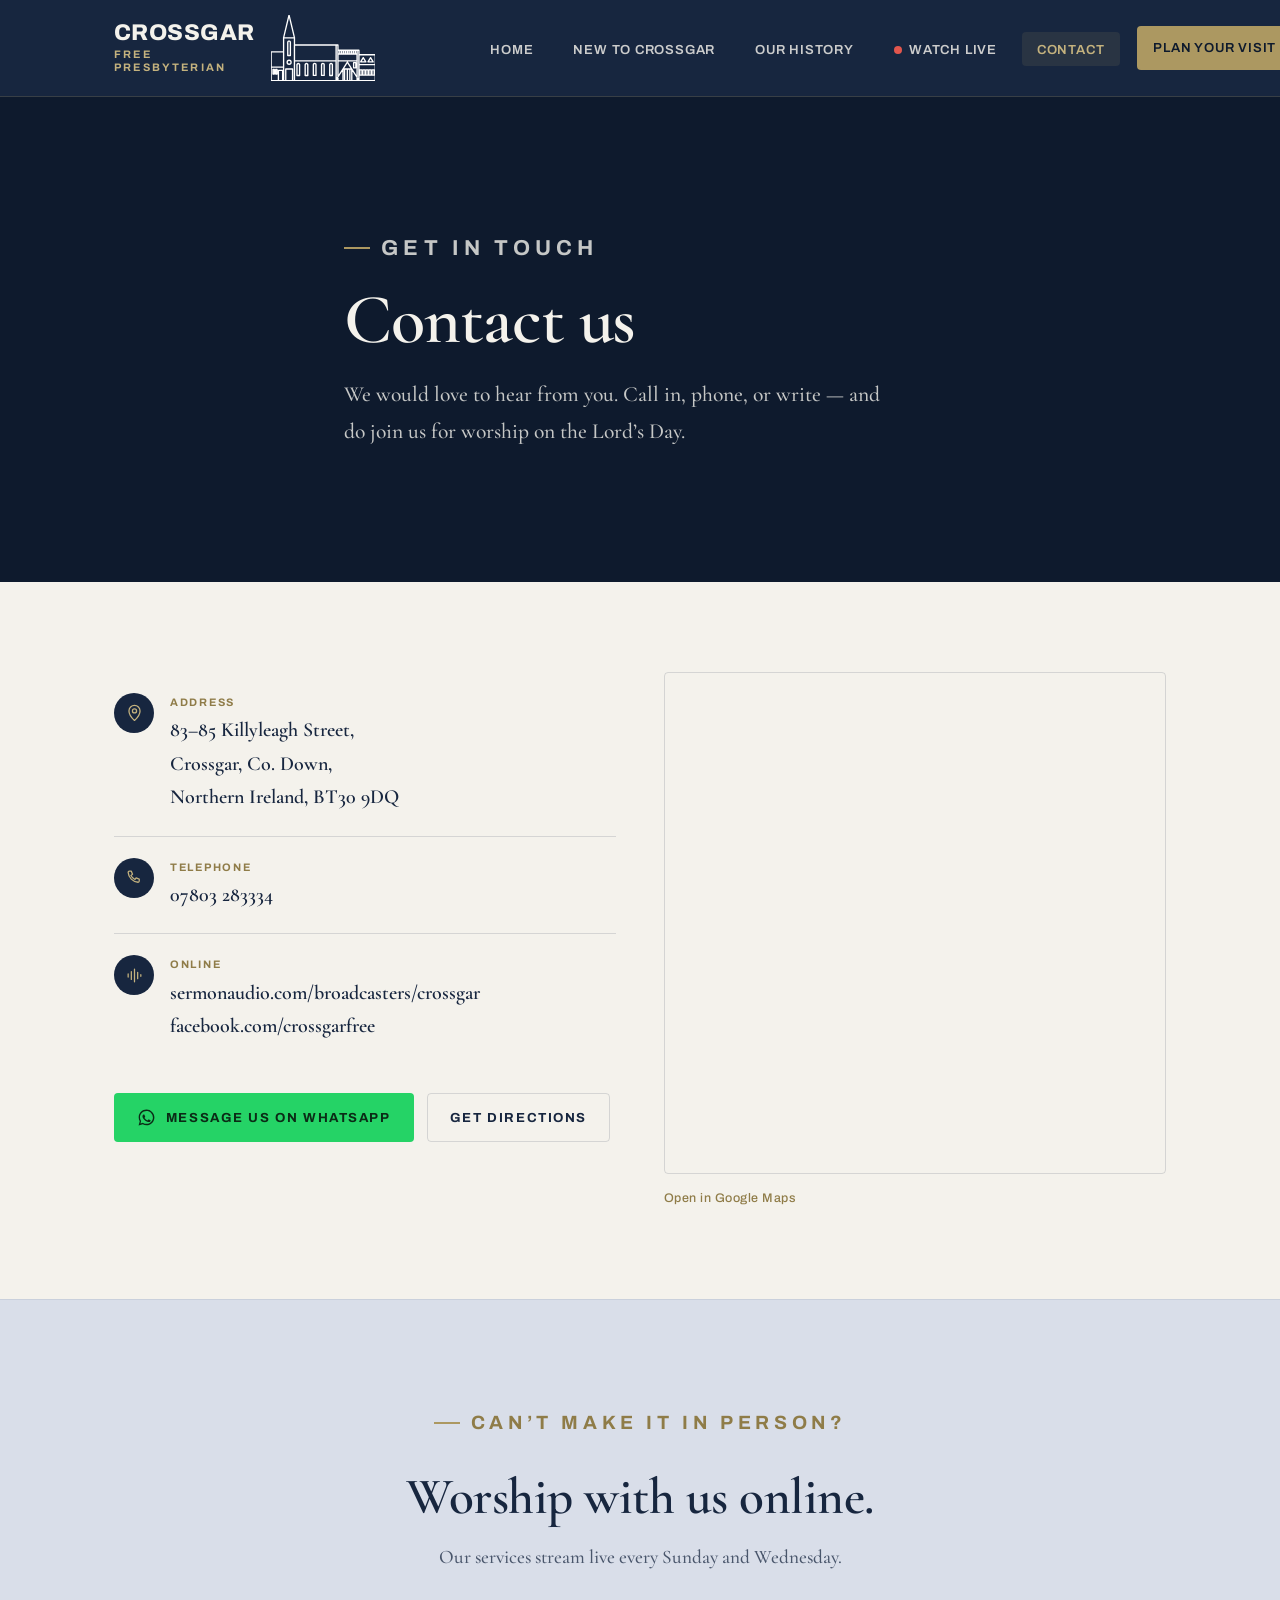
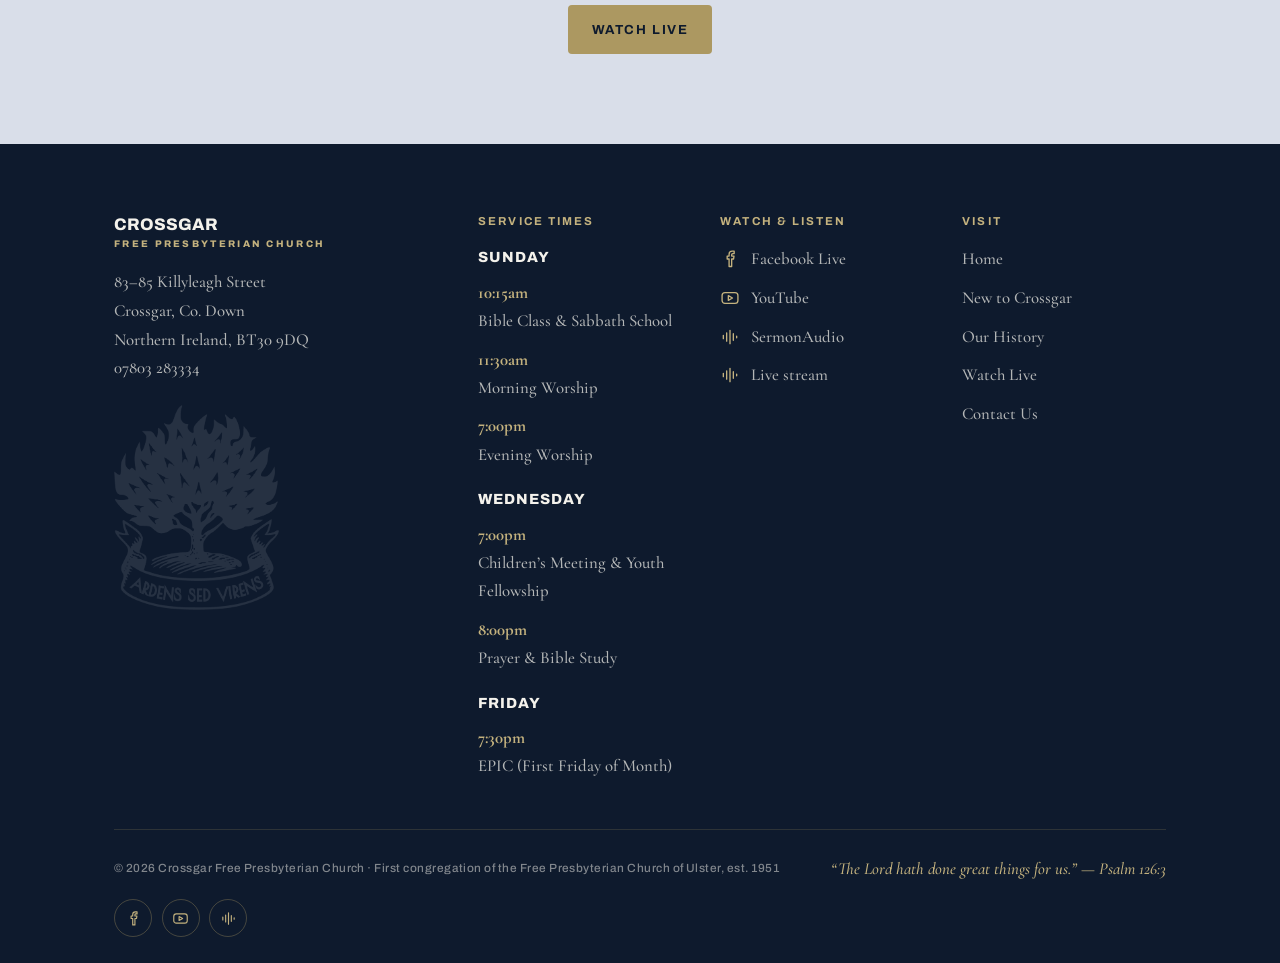
==== commit c068b6ce: "v2 a total revamp from earlier versions" ====
--- a/contact.html
+++ b/contact.html
@@ -4,7 +4,7 @@
 <meta charset="utf-8">
 <meta name="viewport" content="width=device-width, initial-scale=1">
 <title>Contact Us | Crossgar Free Presbyterian Church</title>
-<meta name="description" content="Contact Crossgar Free Presbyterian Church — 83–85 Killyleagh Street, Crossgar, Co. Down, BT30 9DQ. Telephone 028 9753 1226.">
+<meta name="description" content="Contact Crossgar Free Presbyterian Church — 83–85 Killyleagh Street, Crossgar, Co. Down, BT30 9DQ. Telephone 07803 283334.">
 <link rel="preconnect" href="https://fonts.googleapis.com">
 <link rel="preconnect" href="https://fonts.gstatic.com" crossorigin>
 <link rel="stylesheet" href="css/styles.css">
@@ -12,13 +12,8 @@
 <body data-page="contact"><header class="site-head">
 <div class="wrap nav">
   <a class="brand" href="index.html" aria-label="Crossgar Free Presbyterian Church — home">
-    <svg class="brand__mark" viewBox="0 0 32 40" fill="none" stroke="#ac9861" stroke-width="1.6" stroke-linecap="round" stroke-linejoin="round" aria-hidden="true">
-<line x1="16" y1="2.5" x2="16" y2="9"/><line x1="13.2" y1="4.6" x2="18.8" y2="4.6"/>
-<path d="M5 19 L16 8 L27 19"/><path d="M7.5 19 V37 H24.5 V19"/>
-<circle cx="16" cy="15.5" r="2.1"/>
-<path d="M13 37 V28.2 Q13 25 16 25 Q19 25 19 28.2 V37"/>
-</svg>
-    <span class="brand__name">Crossgar<span>Free Presbyterian</span></span>
+    <svg class="brand__mark brand__mark--logo" viewBox="0 0 709 448" fill="none" stroke="#ffffff" stroke-width="9" stroke-linecap="round" stroke-linejoin="round" aria-hidden="true"><path d="M85.5603 446.232V249.916H1V446.232H85.5603ZM85.5603 446.232H159.312V155.57H85.5603V446.232ZM1 354.269H85.5603M442.239 311.861V203.537H158.994V311.861M442.239 311.861H158.994M442.239 311.861V446.232H158.994V311.861M518.216 445.756V366.816M13.3979 369.675H22.6169V400.806H13.3979V369.675ZM31.8359 369.675H41.0549V400.806H31.8359V369.675ZM50.2738 375.711H78.8844V446.232H50.2738V375.711ZM100.183 366.499H146.278V446.232H100.183V366.499ZM441.921 203.537H454.637V446.232H441.921V203.537ZM584.339 239.433H597.054V446.232H584.339V239.433ZM454.319 264.846H584.656V311.543H454.319V264.846ZM454.319 239.433H467.353V265.164H454.319V239.433ZM467.035 239.433H479.751V265.164H467.035V239.433ZM479.433 239.433H492.149V265.164H479.433V239.433ZM491.831 239.433H504.547V265.164H491.831V239.433ZM522.667 239.433H535.383V265.164H522.667V239.433ZM535.065 239.433H547.781V265.164H535.065V239.433ZM547.463 239.433H560.179V265.164H547.463V239.433ZM559.861 239.433H572.576V265.164H559.861V239.433ZM572.259 239.433H584.656V265.164H572.259V239.433ZM504.229 239.433H516.945V265.164H504.229V239.433ZM516.627 239.433H522.985V265.164H516.627V239.433ZM596.737 269.611H708V336.638H596.737V269.611ZM596.737 336.321H708V446.232H596.737V336.321ZM602.777 372.534H617.718V408.113H602.777V372.534ZM560.814 323.297H575.755V358.875H560.814V323.297ZM623.44 372.534H638.381V408.113H623.44V372.534ZM644.103 372.534H659.044V408.113H644.103V372.534ZM664.766 372.534H679.707V408.113H664.766V372.534ZM685.429 372.534H700.37V408.113H685.429V372.534ZM136.424 320.755C136.424 328.124 130.446 334.097 123.072 334.097C115.698 334.097 109.72 328.124 109.72 320.755C109.72 313.387 115.698 307.413 123.072 307.413C130.446 307.413 136.424 313.387 136.424 320.755ZM113.853 274.694H131.337V186.225C131.337 185.035 131.111 183.857 130.671 182.758C130.231 181.659 129.587 180.661 128.775 179.821C127.963 178.98 126.999 178.314 125.939 177.86C124.878 177.405 123.742 177.171 122.595 177.171C121.448 177.171 120.312 177.405 119.252 177.86C118.191 178.314 117.227 178.98 116.415 179.821C115.603 180.661 114.959 181.659 114.519 182.758C114.079 183.857 113.853 185.035 113.853 186.225V274.694ZM131.655 275.012H113.535V186.225C113.535 184.995 113.769 183.777 114.224 182.64C114.679 181.504 115.346 180.471 116.187 179.6C117.028 178.73 118.027 178.039 119.126 177.568C120.226 177.096 121.405 176.854 122.595 176.854C123.786 176.854 124.964 177.096 126.064 177.568C127.164 178.039 128.162 178.73 129.003 179.6C129.844 180.471 130.511 181.504 130.966 182.64C131.421 183.777 131.655 184.995 131.655 186.225V275.012ZM185.221 329.332C186.411 329.332 187.59 329.575 188.689 330.046C189.789 330.518 190.788 331.208 191.629 332.079C192.47 332.949 193.137 333.982 193.592 335.119C194.047 336.255 194.281 337.473 194.281 338.703V410.972H176.161V338.703C176.161 337.473 176.395 336.255 176.849 335.119C177.304 333.982 177.971 332.949 178.812 332.079C179.653 331.208 180.652 330.518 181.752 330.046C182.851 329.575 184.03 329.332 185.221 329.332ZM185.221 329.65C184.073 329.65 182.937 329.884 181.877 330.338C180.817 330.793 179.853 331.459 179.041 332.299C178.229 333.14 177.584 334.138 177.145 335.237C176.705 336.336 176.478 337.514 176.478 338.703V410.654H193.963V338.703C193.963 337.514 193.736 336.336 193.296 335.237C192.857 334.138 192.212 333.14 191.4 332.299C190.588 331.459 189.624 330.793 188.564 330.338C187.504 329.884 186.368 329.65 185.221 329.65ZM240.852 329.332C242.043 329.332 243.222 329.575 244.321 330.046C245.421 330.518 246.419 331.208 247.26 332.079C248.102 332.949 248.769 333.982 249.223 335.119C249.678 336.255 249.912 337.473 249.912 338.703V410.972H231.792V338.703C231.792 337.473 232.026 336.255 232.481 335.119C232.936 333.982 233.603 332.949 234.444 332.079C235.285 331.208 236.284 330.518 237.383 330.046C238.483 329.575 239.662 329.332 240.852 329.332ZM240.852 329.65C239.705 329.65 238.569 329.884 237.509 330.338C236.449 330.793 235.485 331.459 234.673 332.299C233.861 333.14 233.216 334.138 232.776 335.237C232.337 336.336 232.11 337.514 232.11 338.703V410.654H249.594V338.703C249.594 337.514 249.368 336.336 248.928 335.237C248.488 334.138 247.844 333.14 247.032 332.299C246.22 331.459 245.256 330.793 244.196 330.338C243.136 329.884 241.999 329.65 240.852 329.65ZM296.484 328.697C297.675 328.697 298.853 328.94 299.953 329.411C301.053 329.882 302.051 330.573 302.892 331.443C303.733 332.314 304.4 333.347 304.855 334.484C305.31 335.62 305.544 336.838 305.544 338.068V410.336H287.424V338.068C287.424 336.838 287.658 335.62 288.113 334.484C288.568 333.347 289.235 332.314 290.076 331.443C290.917 330.573 291.916 329.882 293.015 329.411C294.115 328.94 295.293 328.697 296.484 328.697ZM296.484 329.014C295.337 329.014 294.201 329.248 293.141 329.703C292.08 330.157 291.116 330.824 290.304 331.664C289.492 332.504 288.848 333.503 288.408 334.602C287.968 335.7 287.742 336.878 287.742 338.068V410.019H305.226V338.068C305.226 336.878 305 335.7 304.56 334.602C304.12 333.503 303.476 332.504 302.664 331.664C301.852 330.824 300.888 330.157 299.828 329.703C298.767 329.248 297.631 329.014 296.484 329.014ZM352.116 328.697C353.306 328.697 354.485 328.94 355.585 329.411C356.684 329.882 357.683 330.573 358.524 331.443C359.365 332.314 360.032 333.347 360.487 334.484C360.942 335.62 361.176 336.838 361.176 338.068V410.336H343.056V338.068C343.056 336.838 343.29 335.62 343.745 334.484C344.199 333.347 344.866 332.314 345.707 331.443C346.548 330.573 347.547 329.882 348.647 329.411C349.746 328.94 350.925 328.697 352.116 328.697ZM352.116 329.014C350.969 329.014 349.832 329.248 348.772 329.703C347.712 330.157 346.748 330.824 345.936 331.664C345.124 332.504 344.48 333.503 344.04 334.602C343.6 335.7 343.374 336.878 343.374 338.068V410.019H360.858V338.068C360.858 336.878 360.631 335.7 360.192 334.602C359.752 333.503 359.108 332.504 358.295 331.664C357.483 330.824 356.52 330.157 355.459 329.703C354.399 329.248 353.263 329.014 352.116 329.014ZM407.748 329.332C408.938 329.332 410.117 329.575 411.216 330.046C412.316 330.518 413.315 331.208 414.156 332.079C414.997 332.949 415.664 333.982 416.119 335.119C416.574 336.255 416.808 337.473 416.808 338.703V410.972H398.687V338.703C398.687 337.473 398.922 336.255 399.376 335.119C399.831 333.982 400.498 332.949 401.339 332.079C402.18 331.208 403.179 330.518 404.279 330.046C405.378 329.575 406.557 329.332 407.748 329.332ZM407.748 329.65C406.6 329.65 405.464 329.884 404.404 330.338C403.344 330.793 402.38 331.459 401.568 332.299C400.756 333.14 400.111 334.138 399.672 335.237C399.232 336.336 399.005 337.514 399.005 338.703V410.654H416.49V338.703C416.49 337.514 416.263 336.336 415.823 335.237C415.384 334.138 414.739 333.14 413.927 332.299C413.115 331.459 412.151 330.793 411.091 330.338C410.031 329.884 408.895 329.65 407.748 329.65ZM122.436 0.232422L159.602 155.808H85.2699L122.436 0.232422ZM626.142 289.306L643.624 317.896H608.66L626.142 289.306ZM676.051 289.306L693.533 317.896H658.57L676.051 289.306ZM518.534 319.485L599.199 446.232H437.87L518.534 319.485ZM499.143 366.499H535.383V446.232H499.143V366.499ZM488.652 366.499H548.416V446.232H488.652V366.499Z"/></svg>
+    <span class="brand__name">Crossgar<span>Free<br>Presbyterian</span></span>
   </a>
   <nav aria-label="Primary">
     <ul class="nav__links" id="nav-links">
@@ -32,23 +27,6 @@
 </div>
 </header>
 <section class="page-hero">
-  <div class="page-hero__wm"><svg viewBox="0 0 340 250" fill="none" stroke="#c4b27e" stroke-width="1.4" stroke-linecap="round" stroke-linejoin="round" aria-hidden="true">
-<line x1="66" y1="14" x2="66" y2="30"/><line x1="59" y1="20" x2="73" y2="20"/>
-<path d="M40 96 L66 34 L92 96"/>
-<path d="M48 96 V200 H84 V96"/>
-<path d="M40 96 H92"/>
-<path d="M60 200 V150 Q60 138 66 138 Q72 138 72 150 V200"/>
-<circle cx="66" cy="76" r="6"/>
-<path d="M92 118 H176 V200 H92"/>
-<path d="M92 118 L134 92 L176 118"/>
-<path d="M108 200 V150 H124 V200"/><path d="M144 200 V150 H160 V200"/>
-<circle cx="116" cy="134" r="4"/><circle cx="152" cy="134" r="4"/>
-<path d="M176 140 H300 V200 H176"/>
-<path d="M190 200 V166 H206 V200"/><path d="M222 200 V166 H238 V200"/>
-<path d="M254 200 V166 H270 V200"/>
-<path d="M282 166 L291 158 L300 166"/>
-<line x1="24" y1="200" x2="316" y2="200"/>
-</svg></div>
   <div class="wrap page-hero__inner">
     <p class="eyebrow eyebrow--onDark">Get in touch</p>
     <h1>Contact us</h1>
@@ -64,55 +42,26 @@
       <div><div class="info-row__k">Address</div><div class="info-row__v">83&ndash;85 Killyleagh Street,<br>Crossgar, Co. Down,<br>Northern Ireland, BT30 9DQ</div></div>
     </div><div class="info-row">
       <span class="info-row__ico"><svg class="info-ic" viewBox="0 0 24 24" fill="none" stroke="#ac9861" stroke-width="1.6" stroke-linecap="round" stroke-linejoin="round" aria-hidden="true"><path d="M4 5.5C4 4.7 4.7 4 5.5 4H8l1.5 4-2 1.4a12 12 0 0 0 5.1 5.1L14 12.5 18 14v2.5c0 .8-.7 1.5-1.5 1.5A13.5 13.5 0 0 1 4 5.5z"/></svg></span>
-      <div><div class="info-row__k">Telephone</div><div class="info-row__v"><a href="tel:+442897531226">028 9753 1226</a></div></div>
-    </div><div class="info-row">
+      <div><div class="info-row__k">Telephone</div><div class="info-row__v"><a href="tel:+447803283334">07803 283334</a></div></div>
+    </div><div class="info-row" style="border-bottom:0">
       <span class="info-row__ico"><svg class="info-ic" viewBox="0 0 24 24" fill="none" stroke="#ac9861" stroke-width="1.6" stroke-linecap="round" stroke-linejoin="round" aria-hidden="true"><path d="M4 10v4M8 7v10M12 4v16M16 8v8M20 11v2"/></svg></span>
-      <div><div class="info-row__k">Online</div><div class="info-row__v"><a href="https://www.sermonaudio.com/broadcasters/crossgar/" target="_blank" rel="noopener">sermonaudio.com/broadcasters/crossgar</a></div></div>
+      <div><div class="info-row__k">Online</div><div class="info-row__v"><a href="https://www.sermonaudio.com/broadcasters/crossgar/" target="_blank" rel="noopener">sermonaudio.com/broadcasters/crossgar</a><br><a href="https://facebook.com/crossgarfree" target="_blank" rel="noopener">facebook.com/crossgarfree</a></div></div>
     </div>
-      <div class="info-row" style="border-bottom:0">
-        <span class="info-row__ico"><svg class="info-ic" viewBox="0 0 24 24" fill="none" stroke="#ac9861" stroke-width="1.6" stroke-linecap="round" stroke-linejoin="round" aria-hidden="true"><circle cx="12" cy="12" r="9"/><path d="M12 7v5l3.5 2.2"/></svg></span>
-        <div><div class="info-row__k">Service Times</div>
-          <div class="info-row__v" style="font-size:1.1rem;line-height:1.6">
-            Sunday 10:15am &mdash; Bible Class &amp; Sabbath School<br>
-            Sunday 11:30am &mdash; Morning Worship<br>
-            Sunday 7:00pm &mdash; Evening Worship<br>
-            Wednesday 8:00pm &mdash; Prayer &amp; Bible Study
-          </div>
-        </div>
-      </div>
       <div style="margin-top:1.8rem;display:flex;flex-wrap:wrap;gap:.8rem">
-        <a class="btn btn--navy" href="tel:+442897531226">Call the church</a>
+        <a class="btn btn--whatsapp" href="https://wa.me/447803283334" target="_blank" rel="noopener"><svg class="btn-wa" viewBox="0 0 24 24" fill="currentColor" aria-hidden="true"><path d="M12.04 2C6.58 2 2.13 6.45 2.13 11.91c0 1.75.46 3.46 1.32 4.97L2 22l5.25-1.38a9.9 9.9 0 0 0 4.79 1.22h.01c5.46 0 9.91-4.45 9.91-9.91 0-2.65-1.03-5.14-2.9-7.01A9.82 9.82 0 0 0 12.04 2zm0 1.8c2.16 0 4.19.84 5.72 2.37a8.02 8.02 0 0 1 2.37 5.72c0 4.47-3.64 8.1-8.11 8.1-1.49 0-2.95-.4-4.22-1.16l-.3-.18-3.12.82.83-3.04-.2-.31a8.03 8.03 0 0 1-1.26-4.32c0-4.47 3.64-8.1 8.1-8.1zm4.68 11.44c-.26-.13-1.5-.74-1.74-.82-.23-.09-.4-.13-.57.13-.17.26-.65.82-.8.99-.14.17-.29.19-.55.06-.26-.13-1.08-.4-2.06-1.27-.76-.68-1.28-1.52-1.43-1.78-.15-.26-.02-.4.11-.53.12-.12.26-.31.39-.46.13-.15.17-.26.26-.44.09-.17.04-.33-.02-.46-.06-.13-.57-1.38-.79-1.89-.21-.5-.42-.43-.57-.44l-.49-.01c-.17 0-.44.06-.67.33-.23.26-.88.86-.88 2.1 0 1.24.9 2.43 1.03 2.6.13.17 1.78 2.72 4.3 3.81.6.26 1.07.42 1.44.53.6.19 1.15.16 1.58.1.48-.07 1.5-.61 1.71-1.2.21-.59.21-1.09.15-1.2-.06-.11-.23-.17-.49-.3z"/></svg> Message us on WhatsApp</a>
         <a class="btn btn--navy" href="https://maps.google.com/?q=Crossgar+Free+Presbyterian+Church,+Killyleagh+Street,+Crossgar+BT30+9DQ" target="_blank" rel="noopener" style="background:transparent;border:1.5px solid var(--line);color:var(--navy)">Get directions</a>
       </div>
     </div>
     <div>
-      <a class="map-slot" href="https://maps.google.com/?q=Crossgar+Free+Presbyterian+Church,+Killyleagh+Street,+Crossgar+BT30+9DQ" target="_blank" rel="noopener" aria-label="Open map to the church">
-        <div class="photo-slot"></div>
-        <span class="map-pin"><svg width="40" height="40" viewBox="0 0 24 24" fill="#ac9861" stroke="#0e1a2d" stroke-width="1.2"><path d="M12 22s7-6.3 7-12A7 7 0 0 0 5 10c0 5.7 7 12 7 12z"/><circle cx="12" cy="10" r="2.6" fill="#0e1a2d"/></svg></span>
-        <span class="slot-tag" style="color:var(--navy);opacity:.6">Map &mdash; 83&ndash;85 Killyleagh Street</span>
-      </a>
+      <div class="map-embed">
+        <iframe title="Map to Crossgar Free Presbyterian Church" src="https://maps.google.com/maps?q=83-85%20Killyleagh%20Street%2C%20Crossgar%2C%20Co.%20Down%2C%20BT30%209DQ&amp;z=15&amp;output=embed" loading="lazy" referrerpolicy="no-referrer-when-downgrade" allowfullscreen></iframe>
+      </div>
+      <p class="map-cap"><a href="https://maps.google.com/?q=Crossgar+Free+Presbyterian+Church,+Killyleagh+Street,+Crossgar+BT30+9DQ" target="_blank" rel="noopener">Open in Google Maps</a></p>
     </div>
   </div>
 </section>
 
 <section class="section cta-band">
-  <div class="cta-band__wm"><svg viewBox="0 0 340 250" fill="none" stroke="#c4b27e" stroke-width="1.4" stroke-linecap="round" stroke-linejoin="round" aria-hidden="true">
-<line x1="66" y1="14" x2="66" y2="30"/><line x1="59" y1="20" x2="73" y2="20"/>
-<path d="M40 96 L66 34 L92 96"/>
-<path d="M48 96 V200 H84 V96"/>
-<path d="M40 96 H92"/>
-<path d="M60 200 V150 Q60 138 66 138 Q72 138 72 150 V200"/>
-<circle cx="66" cy="76" r="6"/>
-<path d="M92 118 H176 V200 H92"/>
-<path d="M92 118 L134 92 L176 118"/>
-<path d="M108 200 V150 H124 V200"/><path d="M144 200 V150 H160 V200"/>
-<circle cx="116" cy="134" r="4"/><circle cx="152" cy="134" r="4"/>
-<path d="M176 140 H300 V200 H176"/>
-<path d="M190 200 V166 H206 V200"/><path d="M222 200 V166 H238 V200"/>
-<path d="M254 200 V166 H270 V200"/>
-<path d="M282 166 L291 158 L300 166"/>
-<line x1="24" y1="200" x2="316" y2="200"/>
-</svg></div>
   <div class="wrap">
     <p class="eyebrow eyebrow--onDark" style="justify-content:center">Can&rsquo;t make it in person?</p>
     <h2>Worship with us online.</h2>
@@ -125,29 +74,35 @@
   <div class="foot__grid">
     <div class="foot__col">
       <div class="foot__brand">
-        <svg class="brand__mark" viewBox="0 0 32 40" fill="none" stroke="#ac9861" stroke-width="1.6" stroke-linecap="round" stroke-linejoin="round" aria-hidden="true">
-<line x1="16" y1="2.5" x2="16" y2="9"/><line x1="13.2" y1="4.6" x2="18.8" y2="4.6"/>
-<path d="M5 19 L16 8 L27 19"/><path d="M7.5 19 V37 H24.5 V19"/>
-<circle cx="16" cy="15.5" r="2.1"/>
-<path d="M13 37 V28.2 Q13 25 16 25 Q19 25 19 28.2 V37"/>
-</svg>
         <div class="foot__brandName">Crossgar<span>Free Presbyterian Church</span></div>
       </div>
       <address>
         83&ndash;85 Killyleagh Street<br>
         Crossgar, Co. Down<br>
         Northern Ireland, BT30 9DQ<br>
-        <a href="tel:+442897531226">028 9753 1226</a>
+        <a href="tel:+447803283334">07803 283334</a>
       </address>
+      <img class="foot__crest" src="assets/burning-bush-white.png" alt="" aria-hidden="true">
     </div>
     <div class="foot__col">
       <h4>Service Times</h4>
-      <ul>
-        <li>Sunday &mdash; 10:15am<br>Bible Class &amp; Sabbath School</li>
-        <li>Sunday &mdash; 11:30am<br>Morning Worship</li>
-        <li>Sunday &mdash; 7:00pm<br>Evening Worship</li>
-        <li>Wednesday &mdash; 8:00pm<br>Prayer &amp; Bible Study</li>
-      </ul>
+      <div class="foot__svc">
+        <p class="foot__svc-day">Sunday</p>
+        <ul class="foot__times">
+          <li><b>10:15am</b><br>Bible Class &amp; Sabbath School</li>
+          <li><b>11:30am</b><br>Morning Worship</li>
+          <li><b>7:00pm</b><br>Evening Worship</li>
+        </ul>
+        <p class="foot__svc-day">Wednesday</p>
+        <ul class="foot__times">
+          <li><b>7:00pm</b><br>Children&rsquo;s Meeting &amp; Youth Fellowship</li>
+          <li><b>8:00pm</b><br>Prayer &amp; Bible Study</li>
+        </ul>
+        <p class="foot__svc-day">Friday</p>
+        <ul class="foot__times">
+          <li><b>7:30pm</b><br>EPIC (First Friday of Month)</li>
+        </ul>
+      </div>
     </div>
     <div class="foot__col foot__watch">
       <h4>Watch &amp; Listen</h4>
--- a/css/styles.css
+++ b/css/styles.css
@@ -32,6 +32,7 @@
   --gold-deep: #8f7c48;
   --paper:     #f4f2ec;
   --paper-2:   #ece7dc;
+  --mist:      #d9dee9;
   --ink:       #232a33;
   --muted:     #6d7178;
   --line:      rgba(23,38,63,.14);
@@ -115,6 +116,15 @@
 .btn--ghost:hover{border-color:var(--gold);color:var(--gold-soft);}
 .btn--navy{background:var(--navy);color:var(--paper);}
 .btn--navy:hover{background:var(--navy-700);}
+.btn--whatsapp{background:#25d366;color:#0b2b16;}
+.btn--whatsapp:hover{background:#1ebe5a;color:#0b2b16;}
+.btn-wa{width:19px;height:19px;flex:none;}
+.contact-grid--single{display:block;max-width:640px;}
+.map-embed{aspect-ratio:1/1;border-radius:var(--radius);overflow:hidden;border:1px solid var(--line);}
+.map-embed iframe{width:100%;height:100%;border:0;display:block;}
+.map-cap{margin:.9rem 0 0;font-family:var(--font-ui);font-size:.78rem;letter-spacing:.04em;}
+.map-cap a{color:var(--gold-deep);}
+.map-cap a:hover{color:var(--navy);}
 
 .link-more{
   font-family:var(--font-ui);font-weight:700;font-size:.8rem;letter-spacing:.12em;text-transform:uppercase;
@@ -131,21 +141,26 @@
   background:var(--navy);
   border-bottom:1px solid rgba(172,152,97,.22);
 }
-.nav{display:flex;align-items:center;justify-content:space-between;height:74px;}
-.brand{display:flex;align-items:center;gap:.75rem;color:var(--paper);}
+.nav{display:flex;align-items:center;justify-content:space-between;height:96px;}
+.brand{display:flex;flex-direction:row-reverse;align-items:center;gap:1rem;color:var(--paper);}
+@media(min-width:941px){.brand{padding-right:100px;}}
 .brand__mark{width:34px;height:40px;flex:none;}
+.brand__mark.brand__mark--logo{width:auto;height:66px;}
+.brand__mark.brand__mark--logo path{stroke:#ffffff;}
 .brand__mark path,.brand__mark line,.brand__mark rect,.brand__mark polyline{stroke:var(--gold);}
-.brand__name{font-family:var(--font-head);font-weight:800;font-size:.98rem;line-height:1;letter-spacing:.02em;text-transform:uppercase;}
-.brand__name span{display:block;font-size:.62rem;letter-spacing:.26em;color:var(--gold-soft);font-weight:700;margin-top:.28rem;}
-
-.nav__links{display:flex;align-items:center;gap:.35rem;list-style:none;margin:0;padding:0;}
+.brand__name{font-family:var(--font-head);font-weight:800;font-size:1.42rem;line-height:1;letter-spacing:.02em;text-transform:uppercase;text-align:left;}
+.brand__name span{display:block;font-size:.68rem;line-height:1.2;letter-spacing:.2em;color:var(--gold-soft);font-weight:700;margin-top:.18rem;}
+
+.nav__links{display:flex;align-items:center;gap:.6rem;list-style:none;margin:0;padding:0;}
 .nav__links a{
   font-family:var(--font-ui);font-weight:600;font-size:.82rem;letter-spacing:.06em;text-transform:uppercase;
+  white-space:nowrap;
   color:rgba(244,242,236,.82);
   padding:.6rem .95rem;border-radius:var(--radius);
   transition:color .2s var(--ease), background .2s var(--ease);
 }
 .nav__links a:hover,.nav__links a[aria-current="page"]{color:var(--gold-soft);}
+.nav__links a.btn--gold,.nav__links a.btn--gold:hover{color:var(--navy-900);}
 .nav__links a[aria-current="page"]{background:rgba(172,152,97,.12);}
 .nav__cta{margin-left:.5rem;}
 .nav__live{display:inline-flex;align-items:center;gap:.45rem;}
@@ -166,6 +181,8 @@
   isolation:isolate;
 }
 .hero__media{position:absolute;inset:0;z-index:-2;}
+.hero__img{position:absolute;inset:0;width:100%;height:100%;object-fit:cover;opacity:.30;}
+.split__img{position:absolute;inset:0;width:100%;height:100%;object-fit:cover;}
 .photo-slot{
   position:relative;width:100%;height:100%;
   background:
@@ -269,11 +286,16 @@
 .tile:hover{transform:translateY(-4px);}
 .tile__ico{width:40px;height:40px;}
 .tile__ico path,.tile__ico circle,.tile__ico line,.tile__ico rect,.tile__ico polyline{stroke-width:1.6;}
-.tile h3{font-family:var(--font-head);font-weight:800;text-transform:uppercase;font-size:1.15rem;letter-spacing:.01em;line-height:1.05;}
+.tile h3{font-family:var(--font-head);font-weight:800;text-transform:uppercase;font-size:clamp(1.45rem,2.2vw,1.75rem);letter-spacing:.01em;line-height:1.05;}
 .tile__meta{font-family:var(--font-ui);font-weight:700;font-size:.72rem;letter-spacing:.12em;text-transform:uppercase;margin-top:.4rem;}
 .tile__season{font-family:var(--font-ui);font-size:.66rem;letter-spacing:.14em;text-transform:uppercase;opacity:.7;margin-top:.15rem;}
 .tile p{font-size:1.02rem;line-height:1.4;margin:.7rem 0 0;}
 .tile__body{margin-top:auto;}
+.tile--photo{isolation:isolate;}
+.tile--photo .tile__img{position:absolute;inset:0;width:100%;height:100%;object-fit:cover;z-index:-2;}
+.tile--photo::before{content:"";position:absolute;inset:0;z-index:-1;background:linear-gradient(180deg,rgba(14,26,45,.45) 0%,rgba(14,26,45,.82) 100%);}
+.bento--top .tile{justify-content:flex-start;}
+.bento--top .tile__body{margin-top:0;}
 
 /* colour variants */
 .tile--navy{background:var(--navy);color:var(--paper);}
@@ -292,6 +314,9 @@
 .tile--paper p{color:var(--muted);}
 
 .tile--outline{background:transparent;border:1px solid var(--line);color:var(--ink);}
+.tile--mist{background:var(--mist);color:var(--navy);}
+.tile--mist .tile__meta{color:var(--gold-deep);}
+.tile--mist p{color:rgba(23,38,63,.74);}
 .tile--outline .tile__ico *{stroke:var(--navy);}
 .tile--outline .tile__meta{color:var(--gold-deep);}
 .tile--outline p{color:var(--muted);}
@@ -315,6 +340,12 @@
 .split--rev .split__media{order:2;}
 @media(max-width:860px){.split{grid-template-columns:1fr;}.split--rev .split__media{order:0;}}
 .split__media{position:relative;aspect-ratio:4/3.2;border-radius:var(--radius);overflow:hidden;border:1px solid var(--line);}
+@media(min-width:861px){.split--feature{grid-template-columns:1.3fr .88fr;}}
+.split__figure{position:relative;margin:0;}
+.split__figure::after{content:"";position:absolute;inset:0;transform:translate(22px,22px);border:2px solid var(--gold);border-radius:8px;z-index:0;pointer-events:none;}
+.split--feature .split__media{aspect-ratio:5/4;border:none;z-index:1;box-shadow:0 30px 60px -30px rgba(14,26,45,.55);}
+.split__badge{position:absolute;left:-16px;bottom:30px;z-index:2;background:var(--navy);color:var(--paper);font-family:var(--font-ui);font-weight:700;letter-spacing:.16em;text-transform:uppercase;font-size:.68rem;line-height:1;padding:.75rem 1.15rem;border-radius:4px;box-shadow:0 16px 34px -16px rgba(14,26,45,.7);}
+.split__badge b{display:block;color:var(--gold-soft);font-family:var(--font-head);font-size:1.4rem;letter-spacing:.04em;margin-top:.35rem;}
 .split__media .photo-slot{background:
   radial-gradient(120% 90% at 20% 10%, rgba(172,152,97,.22), transparent 55%),
   linear-gradient(160deg,#1a2c49,#0e1a2d);}
@@ -325,16 +356,26 @@
 .dark-band .eyebrow{color:var(--gold-soft);}
 
 /* Scripture quote band */
-.scripture{background:var(--navy-900);color:var(--paper);text-align:center;}
+.scripture{position:relative;overflow:hidden;background:var(--navy-900);color:var(--paper);text-align:center;}
+.scripture__img{position:absolute;inset:0;width:100%;height:100%;object-fit:cover;opacity:.30;z-index:0;}
+.scripture::after{content:"";position:absolute;inset:0;background:rgba(14,26,45,.38);z-index:1;}
+.scripture .wrap{position:relative;z-index:2;}
 .scripture__q{font-family:var(--font-body);font-style:italic;font-weight:500;font-size:clamp(1.6rem,3.4vw,2.6rem);line-height:1.3;max-width:20ch;margin-inline:auto;}
 .scripture__ref{font-family:var(--font-ui);font-weight:700;letter-spacing:.24em;text-transform:uppercase;font-size:.74rem;color:var(--gold-soft);margin-top:1.6rem;}
 
 /* CTA band */
-.cta-band{background:linear-gradient(135deg,var(--navy) 0%, var(--navy-900) 100%);color:var(--paper);text-align:center;position:relative;overflow:hidden;}
+.cta-band{background:var(--mist);color:var(--navy);text-align:center;position:relative;overflow:hidden;border-top:1px solid rgba(23,38,63,.08);}
+.cta-band .eyebrow,.cta-band .eyebrow--onDark{color:var(--gold-deep);}
+.golive{background:var(--mist);color:var(--navy);}
+.golive .eyebrow{color:var(--gold-deep);}
+.golive .next-times li{background:var(--white);border-color:var(--line);}
+.golive .next-times__d{color:var(--gold-deep);}
+.golive .next-times__t{color:var(--navy);}
+.golive .video-cap{color:rgba(23,38,63,.55);}
 .cta-band__wm{position:absolute;right:-2%;top:50%;transform:translateY(-50%);width:min(38%,420px);opacity:.08;}
 .cta-band__wm path,.cta-band__wm line,.cta-band__wm rect,.cta-band__wm polyline{stroke:var(--gold-soft);}
 .cta-band h2{font-family:var(--font-body);font-weight:600;font-size:clamp(2rem,4vw,3.2rem);position:relative;}
-.cta-band p{color:rgba(244,242,236,.8);max-width:46ch;margin:1.1rem auto 2rem;font-size:1.2rem;position:relative;}
+.cta-band p{color:rgba(23,38,63,.74);max-width:46ch;margin:1.1rem auto 2rem;font-size:1.2rem;position:relative;}
 
 /* =====================================================================
    PAGE HERO (interior pages)
@@ -356,6 +397,20 @@
 .prose blockquote{margin:2rem 0;padding:1.4rem 1.8rem;border-left:3px solid var(--gold);background:var(--white);border-radius:0 var(--radius) var(--radius) 0;font-style:italic;font-size:1.25rem;color:var(--navy);}
 .prose blockquote cite{display:block;font-style:normal;font-family:var(--font-ui);font-weight:700;font-size:.72rem;letter-spacing:.16em;text-transform:uppercase;color:var(--gold-deep);margin-top:.9rem;}
 .drop::first-letter{font-family:var(--font-head);font-weight:800;font-size:3.6rem;float:left;line-height:.8;padding:.35rem .55rem 0 0;color:var(--gold-deep);}
+.prose__by{font-family:var(--font-ui);font-size:.82rem;letter-spacing:.02em;color:var(--muted);margin-top:1.6rem;}
+.histfig{margin:0;}
+.histfig img{width:100%;display:block;border-radius:var(--radius);border:1px solid var(--line);}
+.histfig figcaption{font-family:var(--font-ui);font-size:.74rem;letter-spacing:.02em;color:var(--muted);line-height:1.5;margin-top:.7rem;}
+.histfig--lead img{aspect-ratio:16/9;object-fit:cover;}
+.hist-gallery{display:grid;grid-template-columns:repeat(auto-fit,minmax(220px,1fr));gap:1.4rem;margin-top:2.4rem;}
+.hist-gallery .histfig img{aspect-ratio:1;object-fit:cover;}
+.ministers{display:grid;grid-template-columns:repeat(3,1fr);gap:1.1rem;max-width:820px;margin-inline:auto;}
+@media(max-width:620px){.ministers{grid-template-columns:repeat(2,1fr);}}
+@media(max-width:400px){.ministers{grid-template-columns:1fr;}}
+.minister{background:rgba(255,255,255,.04);border:1px solid rgba(172,152,97,.25);border-radius:var(--radius);padding:1.6rem 1.4rem;text-align:center;}
+.minister__photo{width:118px;height:118px;border-radius:50%;object-fit:cover;display:block;margin:0 auto 1rem;border:2px solid rgba(172,152,97,.45);filter:grayscale(1);}
+.minister b{font-family:var(--font-head);font-weight:800;text-transform:uppercase;font-size:1rem;letter-spacing:.01em;color:var(--paper);display:block;line-height:1.1;}
+.minister span{font-family:var(--font-ui);font-weight:700;font-size:.74rem;letter-spacing:.1em;text-transform:uppercase;color:var(--gold-soft);margin-top:.5rem;display:block;}
 
 /* Timeline */
 .timeline{list-style:none;margin:2.5rem 0 0;padding:0;position:relative;}
@@ -369,7 +424,10 @@
    VIDEO / LIVE
    ===================================================================== */
 .video-frame{position:relative;aspect-ratio:16/9;border-radius:var(--radius);overflow:hidden;background:var(--navy-900);border:1px solid rgba(172,152,97,.25);}
+.video-feature{max-width:860px;margin-inline:auto;}
+.video-feature .video-frame{box-shadow:0 30px 60px -32px rgba(14,26,45,.55);}
 .video-frame .photo-slot{background:radial-gradient(90% 90% at 50% 40%, rgba(34,58,92,.6), #0e1a2d);}
+.video-embed{position:absolute;inset:0;width:100%;height:100%;border:0;display:block;}
 .video-play{position:absolute;inset:0;display:grid;place-items:center;}
 .video-play__btn{width:82px;height:82px;border-radius:50%;background:rgba(172,152,97,.92);display:grid;place-items:center;transition:.25s var(--ease);cursor:pointer;}
 .video-play__btn:hover{transform:scale(1.06);background:var(--gold-soft);}
@@ -381,9 +439,9 @@
 .live-status--on{color:#ffd9d4;border-color:rgba(226,86,77,.5);}
 .live-status--on .live-dot{background:#e2564d;animation:pulse 2s infinite;}
 
-.next-times{display:grid;grid-template-columns:repeat(3,1fr);gap:1rem;margin-top:1.6rem;}
+.next-times{display:grid;grid-template-columns:repeat(3,1fr);gap:1rem;margin:1.6rem 0 0;padding:0;}
 @media(max-width:640px){.next-times{grid-template-columns:1fr;}}
-.next-times li{list-style:none;background:rgba(255,255,255,.04);border:1px solid rgba(172,152,97,.2);border-radius:var(--radius);padding:1.1rem 1.2rem;}
+.next-times li{list-style:none;background:rgba(255,255,255,.04);border:1px solid rgba(172,152,97,.2);border-radius:var(--radius);padding:1.3rem 1.2rem;text-align:center;}
 .next-times__d{font-family:var(--font-ui);font-weight:700;font-size:.68rem;letter-spacing:.16em;text-transform:uppercase;color:var(--gold-soft);}
 .next-times__t{font-family:var(--font-body);font-size:1.3rem;font-weight:600;margin-top:.3rem;}
 
@@ -421,7 +479,9 @@
 /* =====================================================================
    FOOTER
    ===================================================================== */
-.foot{background:var(--navy-900);color:rgba(244,242,236,.72);padding-block:clamp(3rem,6vw,4.5rem) 0;}
+.foot{position:relative;overflow:hidden;background:var(--navy-900);color:rgba(244,242,236,.72);padding-block:clamp(3rem,6vw,4.5rem) 0;}
+.foot .wrap{position:relative;z-index:1;}
+.foot__crest{display:block;width:100%;max-width:165px;height:auto;margin-top:1.4rem;opacity:.10;pointer-events:none;}
 .foot__grid{display:grid;grid-template-columns:1.6fr 1fr 1fr 1fr;gap:2.4rem;padding-bottom:3rem;border-bottom:1px solid rgba(172,152,97,.2);}
 @media(max-width:900px){.foot__grid{grid-template-columns:1fr 1fr;gap:2rem;}}
 @media(max-width:520px){.foot__grid{grid-template-columns:1fr;}}
@@ -433,6 +493,9 @@
 .foot address a:hover{color:var(--gold-soft);}
 .foot__col h4{font-family:var(--font-ui);font-weight:700;font-size:.72rem;letter-spacing:.18em;text-transform:uppercase;color:var(--gold-soft);margin-bottom:1.1rem;}
 .foot__col ul{list-style:none;margin:0;padding:0;display:flex;flex-direction:column;gap:.65rem;font-size:1.05rem;}
+.foot__times b{color:var(--gold-soft);font-weight:700;}
+.foot__svc-day{margin:1.15rem 0 .55rem;font-family:var(--font-head);font-weight:800;text-transform:uppercase;font-size:.92rem;letter-spacing:.07em;color:var(--paper);}
+.foot__svc>.foot__svc-day:first-child{margin-top:.1rem;}
 .foot__col a:hover{color:var(--gold-soft);}
 .foot__watch a{display:flex;align-items:center;gap:.7rem;}
 .foot__watch svg{width:20px;height:20px;flex:none;}
@@ -455,7 +518,7 @@
 @media(max-width:940px){
   .nav__toggle{display:block;}
   .nav__links{
-    position:fixed;inset:74px 0 auto 0;background:var(--navy-900);
+    position:fixed;inset:96px 0 auto 0;background:var(--navy-900);
     flex-direction:column;align-items:stretch;gap:0;padding:.5rem var(--gutter) 1.4rem;
     border-bottom:1px solid rgba(172,152,97,.2);
     transform:translateY(-140%);transition:transform .35s var(--ease);
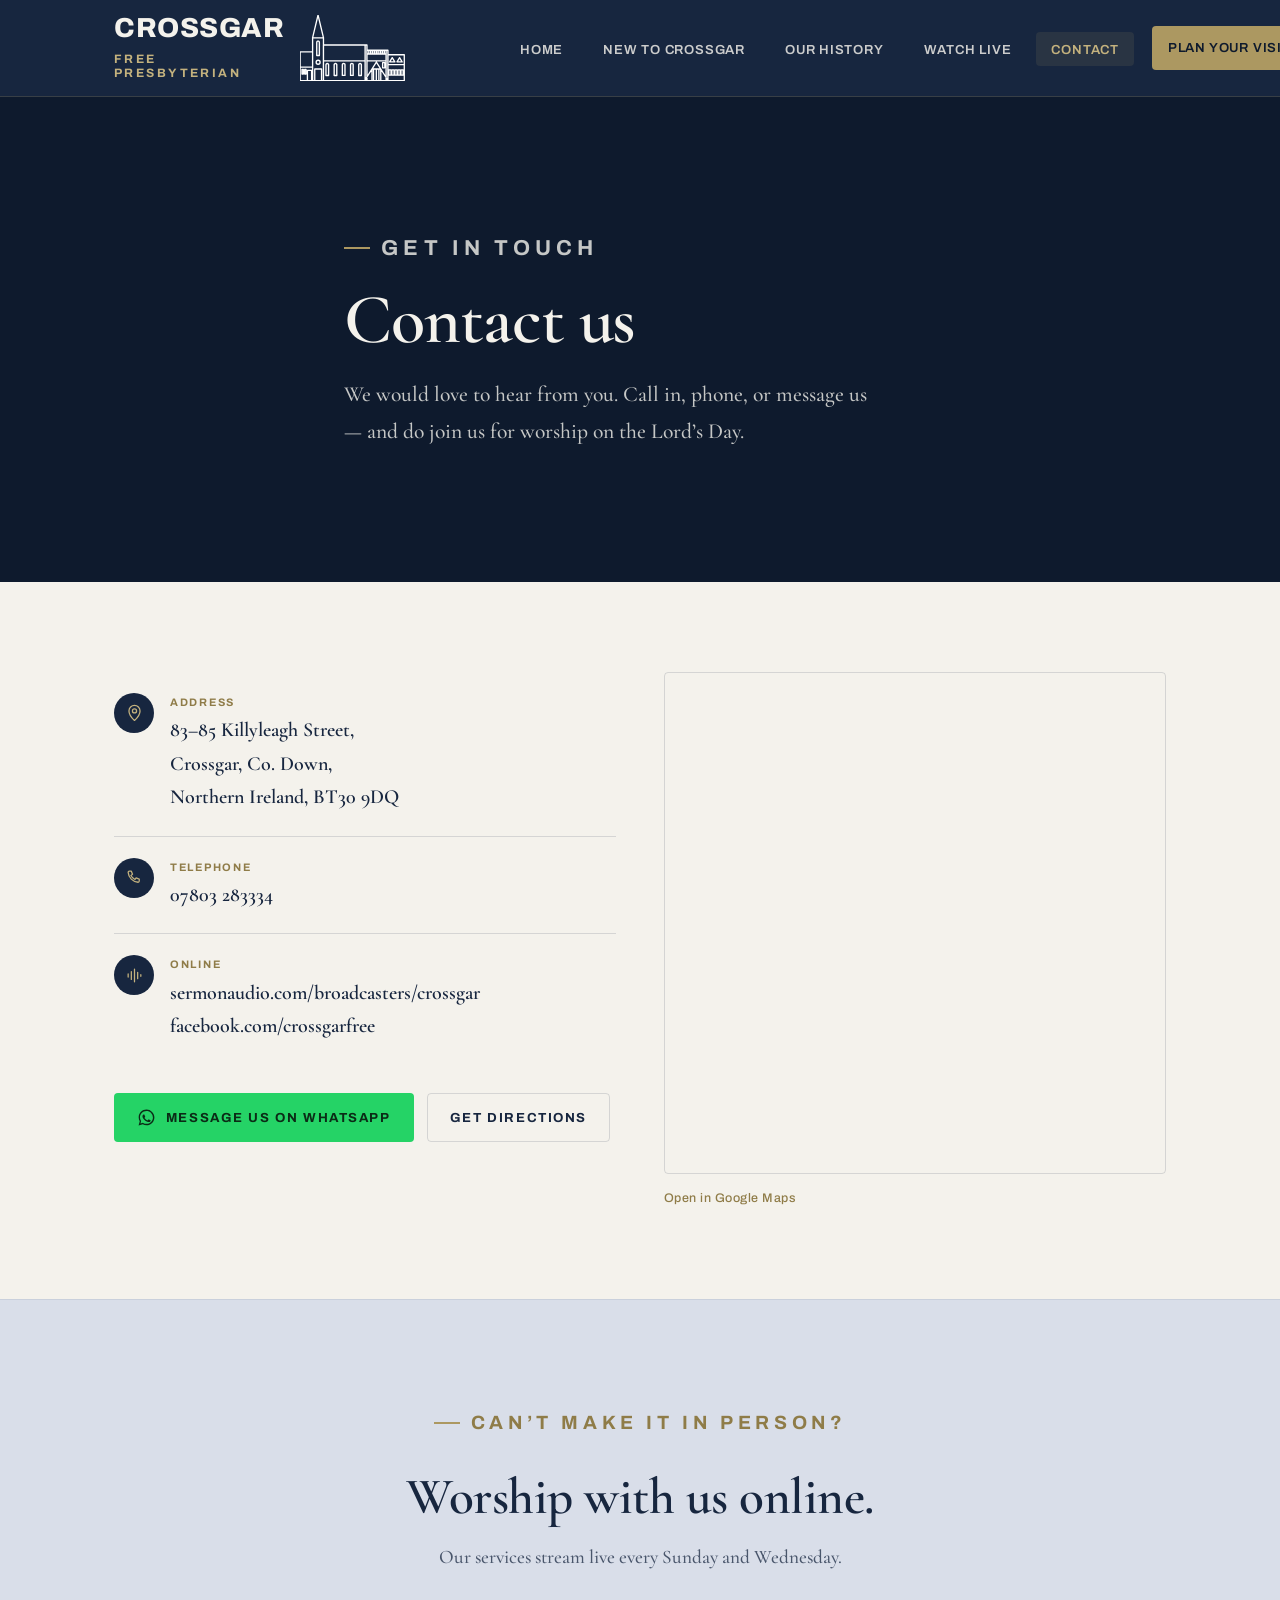
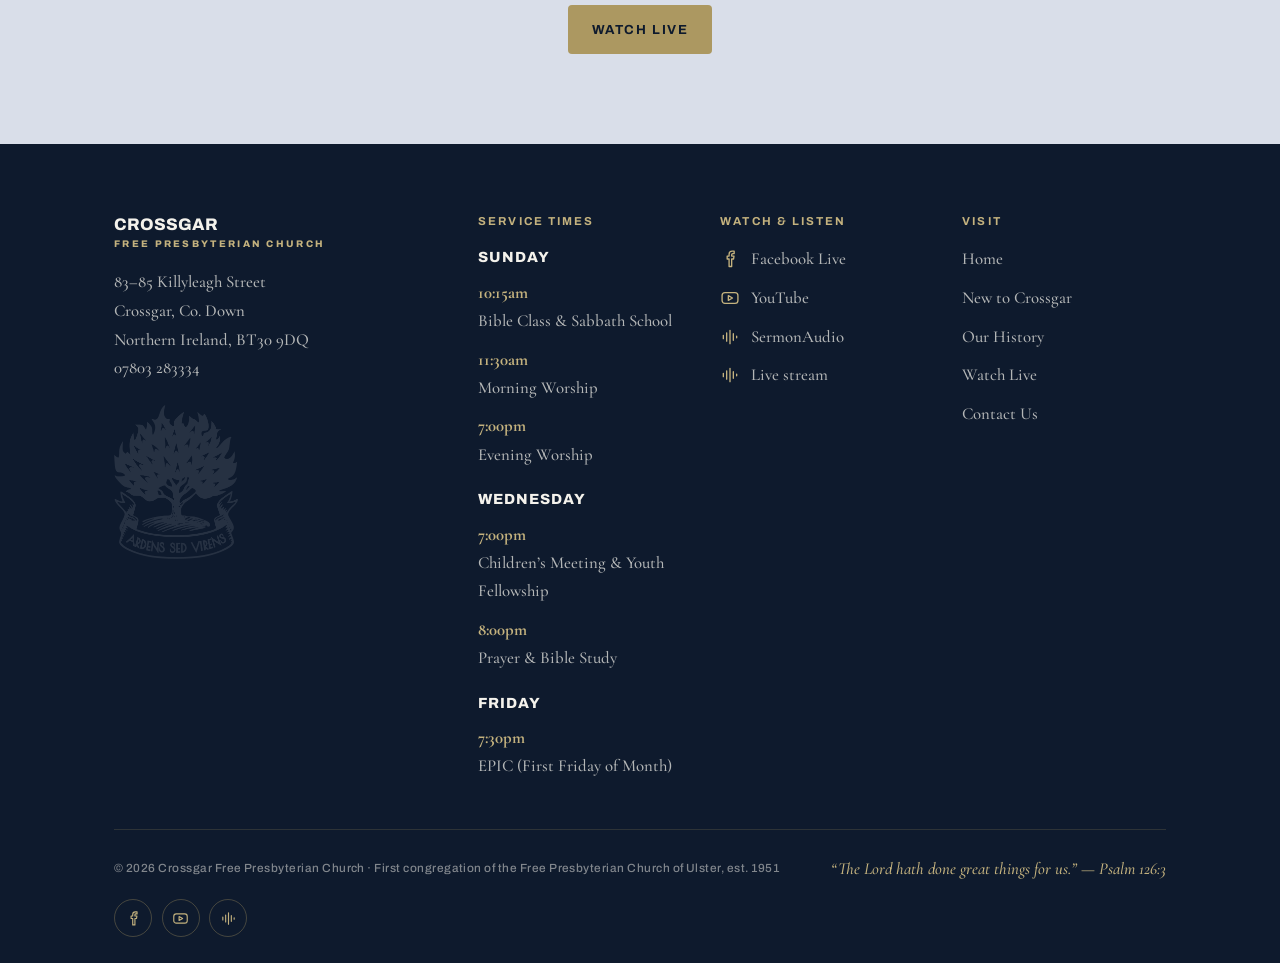
==== commit abdb976b: "Bring site up to date: light-blue accents, history rebuild, live status, nav & content tweaks - Add " ====
--- a/contact.html
+++ b/contact.html
@@ -30,7 +30,7 @@
   <div class="wrap page-hero__inner">
     <p class="eyebrow eyebrow--onDark">Get in touch</p>
     <h1>Contact us</h1>
-    <p>We would love to hear from you. Call in, phone, or write &mdash; and do join us for worship on the Lord&rsquo;s Day.</p>
+    <p>We would love to hear from you. Call in, phone, or message us &mdash; and do join us for worship on the Lord&rsquo;s Day.</p>
   </div>
 </section>
 
@@ -108,7 +108,7 @@
       <h4>Watch &amp; Listen</h4>
       <ul>
         <li><a href="https://facebook.com/crossgarfree" target="_blank" rel="noopener"><svg class="foot-ic" viewBox="0 0 24 24" fill="none" stroke="#ac9861" stroke-width="1.6" stroke-linecap="round" stroke-linejoin="round" aria-hidden="true"><path d="M14 8.5V6.8c0-.8.4-1.3 1.4-1.3H17V2.6h-2.4c-2.5 0-3.7 1.4-3.7 3.7v2.2H8.6V12h2.3v9h3.1v-9h2.3l.5-3.5z"/></svg> Facebook Live</a></li>
-        <li><a href="https://youtube.com/@crossgarfree" target="_blank" rel="noopener"><svg class="foot-ic" viewBox="0 0 24 24" fill="none" stroke="#ac9861" stroke-width="1.6" stroke-linecap="round" stroke-linejoin="round" aria-hidden="true"><rect x="2.5" y="5.5" width="19" height="13" rx="3.5"/><path d="M10 9.2l5 2.8-5 2.8z"/></svg> YouTube</a></li>
+        <li><a href="https://www.youtube.com/@crossgarfreepresbyterian389/streams" target="_blank" rel="noopener"><svg class="foot-ic" viewBox="0 0 24 24" fill="none" stroke="#ac9861" stroke-width="1.6" stroke-linecap="round" stroke-linejoin="round" aria-hidden="true"><rect x="2.5" y="5.5" width="19" height="13" rx="3.5"/><path d="M10 9.2l5 2.8-5 2.8z"/></svg> YouTube</a></li>
         <li><a href="https://www.sermonaudio.com/broadcasters/crossgar/" target="_blank" rel="noopener"><svg class="foot-ic" viewBox="0 0 24 24" fill="none" stroke="#ac9861" stroke-width="1.6" stroke-linecap="round" stroke-linejoin="round" aria-hidden="true"><path d="M4 10v4M8 7v10M12 4v16M16 8v8M20 11v2"/></svg> SermonAudio</a></li>
         <li><a href="live.html"><svg class="foot-ic" viewBox="0 0 24 24" fill="none" stroke="#ac9861" stroke-width="1.6" stroke-linecap="round" stroke-linejoin="round" aria-hidden="true"><path d="M4 10v4M8 7v10M12 4v16M16 8v8M20 11v2"/></svg> Live stream</a></li>
       </ul>
@@ -129,7 +129,7 @@
     <span class="foot__verse">&ldquo;The Lord hath done great things for us.&rdquo; &mdash; Psalm 126:3</span>
     <div class="socials">
       <a href="https://facebook.com/crossgarfree" target="_blank" rel="noopener" aria-label="Facebook"><svg class="soc-ic" viewBox="0 0 24 24" fill="none" stroke="#ac9861" stroke-width="1.6" stroke-linecap="round" stroke-linejoin="round" aria-hidden="true"><path d="M14 8.5V6.8c0-.8.4-1.3 1.4-1.3H17V2.6h-2.4c-2.5 0-3.7 1.4-3.7 3.7v2.2H8.6V12h2.3v9h3.1v-9h2.3l.5-3.5z"/></svg></a>
-      <a href="https://youtube.com/@crossgarfree" target="_blank" rel="noopener" aria-label="YouTube"><svg class="soc-ic" viewBox="0 0 24 24" fill="none" stroke="#ac9861" stroke-width="1.6" stroke-linecap="round" stroke-linejoin="round" aria-hidden="true"><rect x="2.5" y="5.5" width="19" height="13" rx="3.5"/><path d="M10 9.2l5 2.8-5 2.8z"/></svg></a>
+      <a href="https://www.youtube.com/@crossgarfreepresbyterian389/streams" target="_blank" rel="noopener" aria-label="YouTube"><svg class="soc-ic" viewBox="0 0 24 24" fill="none" stroke="#ac9861" stroke-width="1.6" stroke-linecap="round" stroke-linejoin="round" aria-hidden="true"><rect x="2.5" y="5.5" width="19" height="13" rx="3.5"/><path d="M10 9.2l5 2.8-5 2.8z"/></svg></a>
       <a href="https://www.sermonaudio.com/broadcasters/crossgar/" target="_blank" rel="noopener" aria-label="SermonAudio"><svg class="soc-ic" viewBox="0 0 24 24" fill="none" stroke="#ac9861" stroke-width="1.6" stroke-linecap="round" stroke-linejoin="round" aria-hidden="true"><path d="M4 10v4M8 7v10M12 4v16M16 8v8M20 11v2"/></svg></a>
     </div>
   </div>
--- a/css/styles.css
+++ b/css/styles.css
@@ -148,8 +148,8 @@
 .brand__mark.brand__mark--logo{width:auto;height:66px;}
 .brand__mark.brand__mark--logo path{stroke:#ffffff;}
 .brand__mark path,.brand__mark line,.brand__mark rect,.brand__mark polyline{stroke:var(--gold);}
-.brand__name{font-family:var(--font-head);font-weight:800;font-size:1.42rem;line-height:1;letter-spacing:.02em;text-transform:uppercase;text-align:left;}
-.brand__name span{display:block;font-size:.68rem;line-height:1.2;letter-spacing:.2em;color:var(--gold-soft);font-weight:700;margin-top:.18rem;}
+.brand__name{font-family:var(--font-head);font-weight:800;font-size:1.72rem;line-height:.92;letter-spacing:.02em;text-transform:uppercase;text-align:left;display:flex;flex-direction:column;justify-content:space-between;height:66px;padding:1px 0;}
+.brand__name span{display:block;font-size:.76rem;line-height:1.16;letter-spacing:.2em;color:var(--gold-soft);font-weight:700;margin-top:0;}
 
 .nav__links{display:flex;align-items:center;gap:.6rem;list-style:none;margin:0;padding:0;}
 .nav__links a{
@@ -161,10 +161,12 @@
 }
 .nav__links a:hover,.nav__links a[aria-current="page"]{color:var(--gold-soft);}
 .nav__links a.btn--gold,.nav__links a.btn--gold:hover{color:var(--navy-900);}
+body[data-page="new"] .nav__cta .btn--gold,body[data-page="new"] .nav__cta .btn--gold:hover{background:var(--white);color:var(--gold-deep);}
 .nav__links a[aria-current="page"]{background:rgba(172,152,97,.12);}
 .nav__cta{margin-left:.5rem;}
 .nav__live{display:inline-flex;align-items:center;gap:.45rem;}
-.live-dot{width:8px;height:8px;border-radius:50%;background:#e2564d;box-shadow:0 0 0 0 rgba(226,86,77,.6);animation:pulse 2s infinite;}
+.live-dot{display:none;width:8px;height:8px;border-radius:50%;background:#e2564d;box-shadow:0 0 0 0 rgba(226,86,77,.6);animation:pulse 2s infinite;}
+body.is-live .live-dot{display:inline-block;}
 @keyframes pulse{0%{box-shadow:0 0 0 0 rgba(226,86,77,.55);}70%{box-shadow:0 0 0 7px rgba(226,86,77,0);}100%{box-shadow:0 0 0 0 rgba(226,86,77,0);}}
 
 .nav__toggle{display:none;background:none;border:0;cursor:pointer;padding:.4rem;}
@@ -402,8 +404,13 @@
 .histfig img{width:100%;display:block;border-radius:var(--radius);border:1px solid var(--line);}
 .histfig figcaption{font-family:var(--font-ui);font-size:.74rem;letter-spacing:.02em;color:var(--muted);line-height:1.5;margin-top:.7rem;}
 .histfig--lead img{aspect-ratio:16/9;object-fit:cover;}
+.histfig--group img{aspect-ratio:auto;object-fit:contain;width:100%;max-width:none;margin-inline:auto;background:var(--navy-900);}
+.histfig--group figcaption{margin-inline:auto;}
 .hist-gallery{display:grid;grid-template-columns:repeat(auto-fit,minmax(220px,1fr));gap:1.4rem;margin-top:2.4rem;}
 .hist-gallery .histfig img{aspect-ratio:1;object-fit:cover;}
+.hist-bento{display:grid;grid-template-columns:repeat(2,1fr);gap:1.4rem;margin-top:2.6rem;}
+.hist-bento .histfig img{aspect-ratio:4/3;object-fit:cover;}
+@media(max-width:560px){.hist-bento{grid-template-columns:1fr;}}
 .ministers{display:grid;grid-template-columns:repeat(3,1fr);gap:1.1rem;max-width:820px;margin-inline:auto;}
 @media(max-width:620px){.ministers{grid-template-columns:repeat(2,1fr);}}
 @media(max-width:400px){.ministers{grid-template-columns:1fr;}}
@@ -424,7 +431,7 @@
    VIDEO / LIVE
    ===================================================================== */
 .video-frame{position:relative;aspect-ratio:16/9;border-radius:var(--radius);overflow:hidden;background:var(--navy-900);border:1px solid rgba(172,152,97,.25);}
-.video-feature{max-width:860px;margin-inline:auto;}
+.video-feature{max-width:none;margin-inline:auto;}
 .video-feature .video-frame{box-shadow:0 30px 60px -32px rgba(14,26,45,.55);}
 .video-frame .photo-slot{background:radial-gradient(90% 90% at 50% 40%, rgba(34,58,92,.6), #0e1a2d);}
 .video-embed{position:absolute;inset:0;width:100%;height:100%;border:0;display:block;}
@@ -481,7 +488,7 @@
    ===================================================================== */
 .foot{position:relative;overflow:hidden;background:var(--navy-900);color:rgba(244,242,236,.72);padding-block:clamp(3rem,6vw,4.5rem) 0;}
 .foot .wrap{position:relative;z-index:1;}
-.foot__crest{display:block;width:100%;max-width:165px;height:auto;margin-top:1.4rem;opacity:.10;pointer-events:none;}
+.foot__crest{display:block;width:100%;max-width:124px;height:auto;margin-top:1.4rem;opacity:.10;pointer-events:none;}
 .foot__grid{display:grid;grid-template-columns:1.6fr 1fr 1fr 1fr;gap:2.4rem;padding-bottom:3rem;border-bottom:1px solid rgba(172,152,97,.2);}
 @media(max-width:900px){.foot__grid{grid-template-columns:1fr 1fr;gap:2rem;}}
 @media(max-width:520px){.foot__grid{grid-template-columns:1fr;}}
@@ -524,7 +531,7 @@
     transform:translateY(-140%);transition:transform .35s var(--ease);
   }
   .nav__links.open{transform:none;}
-  .nav__links a{padding:.9rem 0;border-bottom:1px solid rgba(172,152,97,.12);font-size:.95rem;}
+  .nav__links a{padding:1.35rem 0;border-bottom:1px solid rgba(172,152,97,.12);font-size:.95rem;}
   .nav__cta{margin:1rem 0 0;}
   .nav__cta .btn{width:100%;justify-content:center;}
 }
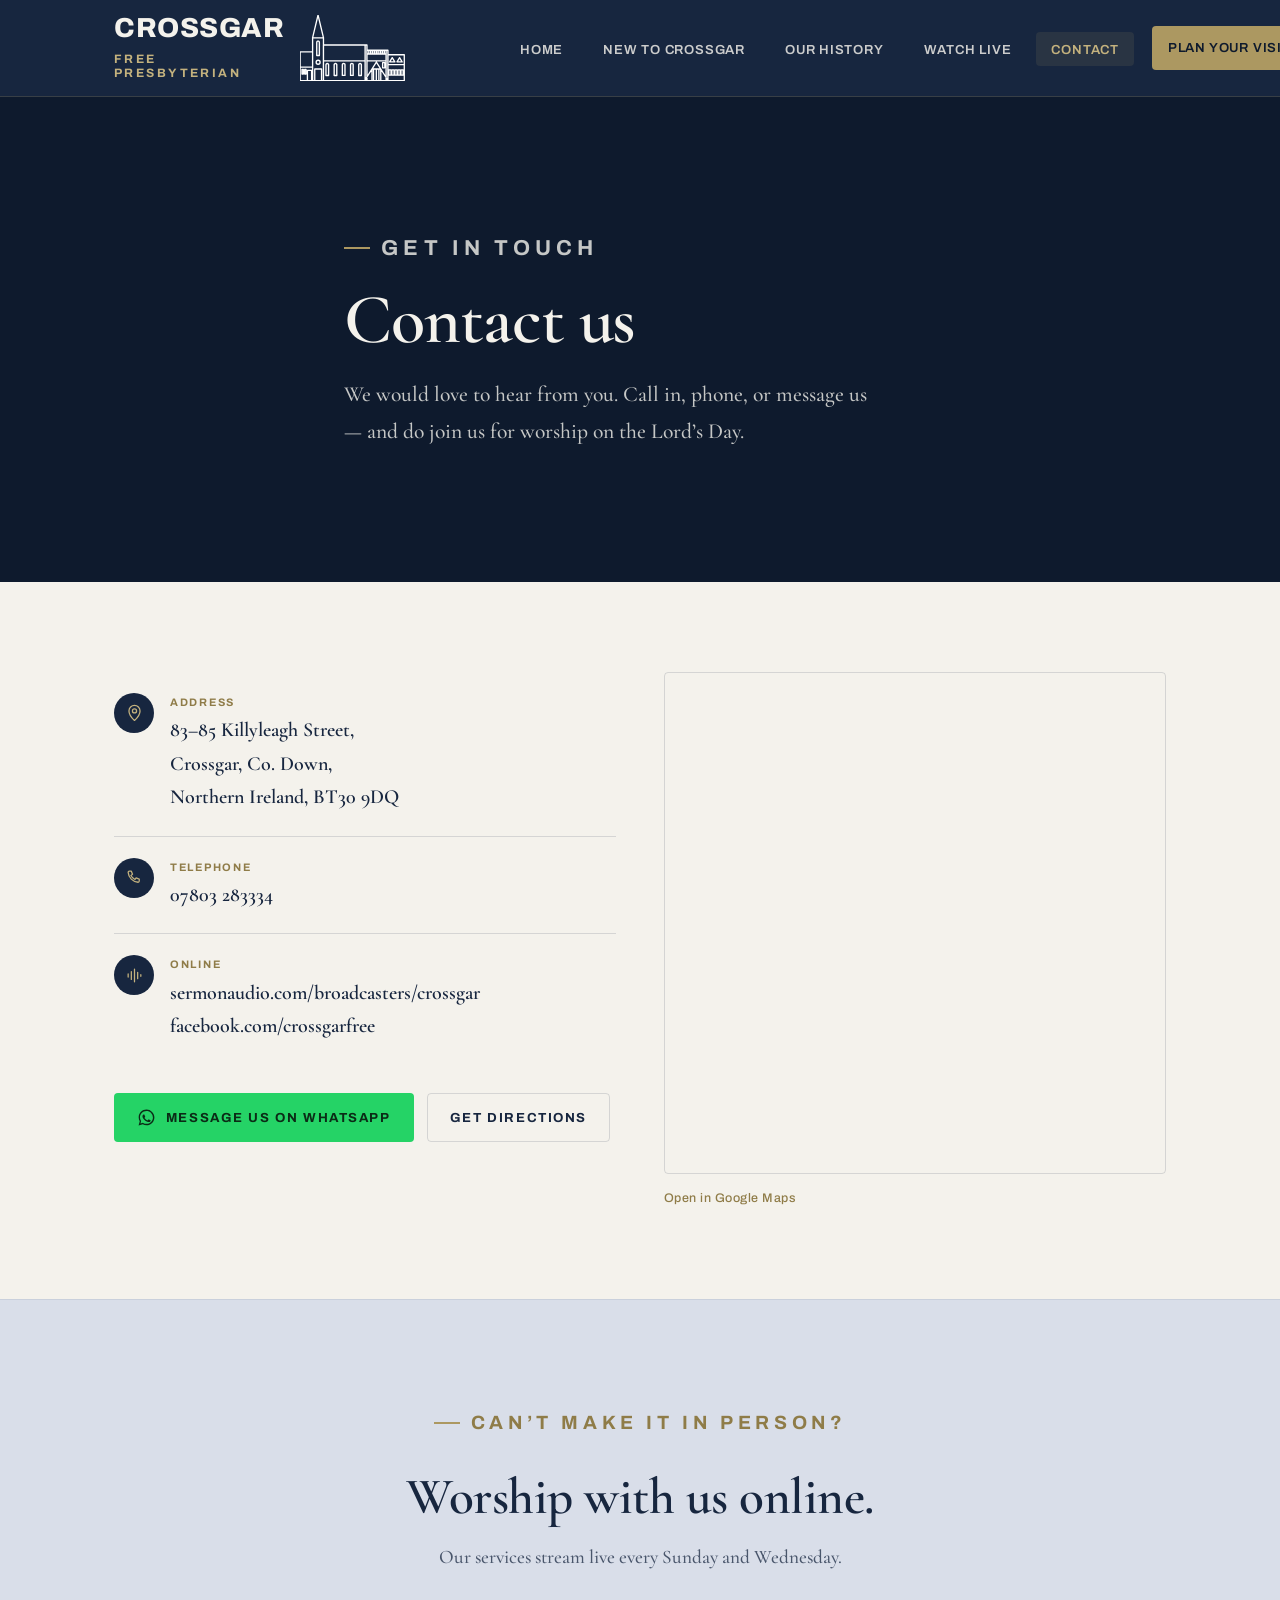
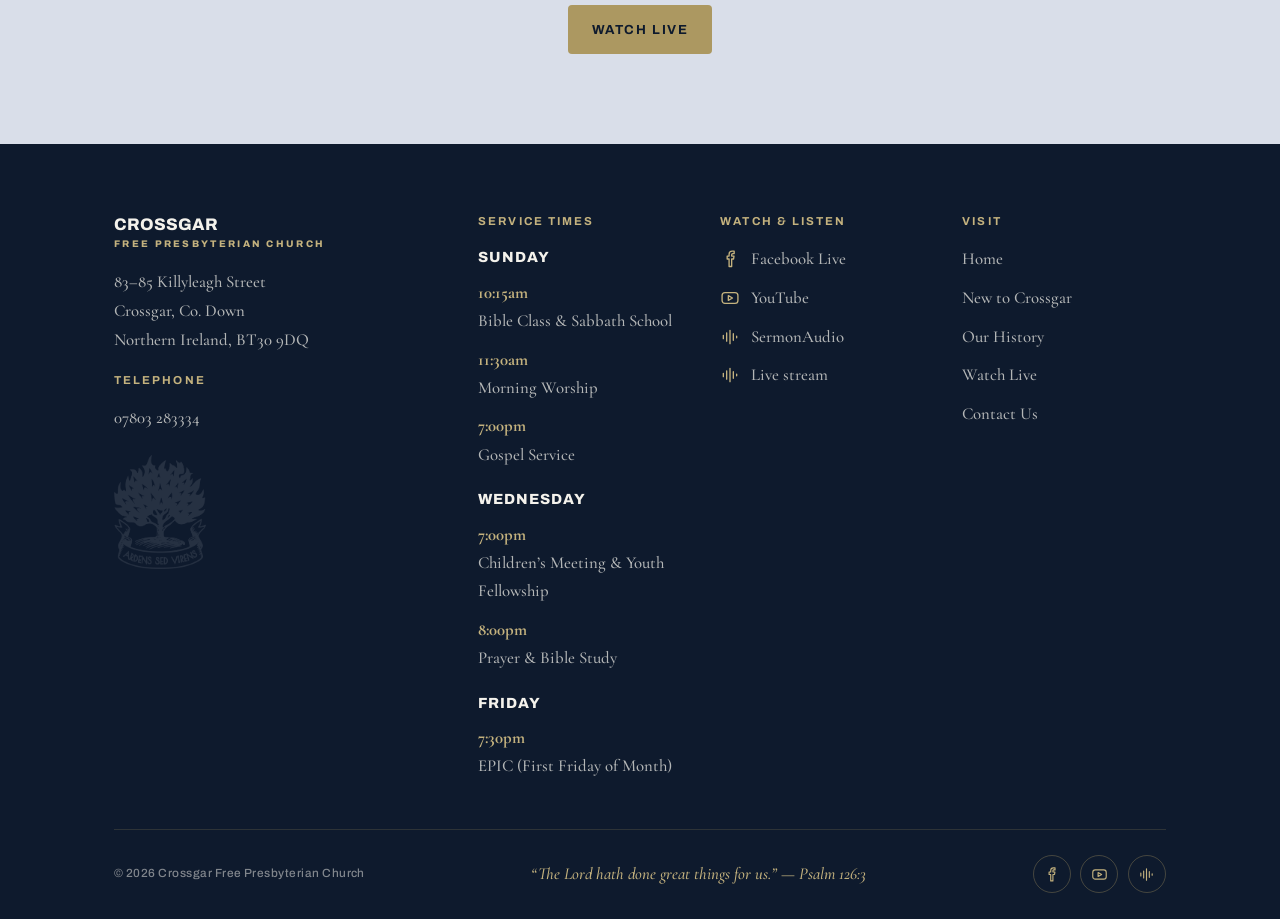
==== commit 5fc05ca1: "Home & footer tweaks: EPIC photo tile, revival shimmer, Gospel Service wording - EPIC ministry tile " ====
--- a/contact.html
+++ b/contact.html
@@ -79,10 +79,13 @@
       <address>
         83&ndash;85 Killyleagh Street<br>
         Crossgar, Co. Down<br>
-        Northern Ireland, BT30 9DQ<br>
+        Northern Ireland, BT30 9DQ
+        <h4 style="margin-top:1.3rem">Telephone</h4>
         <a href="tel:+447803283334">07803 283334</a>
       </address>
-      <img class="foot__crest" src="assets/burning-bush-white.png" alt="" aria-hidden="true">
+      <a class="foot__crestLink" href="https://www.freepresbyterian.org/" target="_blank" rel="noopener" aria-label="Free Presbyterian Church of Ulster">
+        <img class="foot__crest" src="assets/burning-bush-white.png" alt="Burning bush emblem of the Free Presbyterian Church of Ulster">
+      </a>
     </div>
     <div class="foot__col">
       <h4>Service Times</h4>
@@ -91,7 +94,7 @@
         <ul class="foot__times">
           <li><b>10:15am</b><br>Bible Class &amp; Sabbath School</li>
           <li><b>11:30am</b><br>Morning Worship</li>
-          <li><b>7:00pm</b><br>Evening Worship</li>
+          <li><b>7:00pm</b><br>Gospel Service</li>
         </ul>
         <p class="foot__svc-day">Wednesday</p>
         <ul class="foot__times">
@@ -125,7 +128,7 @@
     </div>
   </div>
   <div class="foot__bar">
-    <small>&copy; 2026 Crossgar Free Presbyterian Church &middot; First congregation of the Free Presbyterian Church of Ulster, est. 1951</small>
+    <small>&copy; 2026 Crossgar Free Presbyterian Church</small>
     <span class="foot__verse">&ldquo;The Lord hath done great things for us.&rdquo; &mdash; Psalm 126:3</span>
     <div class="socials">
       <a href="https://facebook.com/crossgarfree" target="_blank" rel="noopener" aria-label="Facebook"><svg class="soc-ic" viewBox="0 0 24 24" fill="none" stroke="#ac9861" stroke-width="1.6" stroke-linecap="round" stroke-linejoin="round" aria-hidden="true"><path d="M14 8.5V6.8c0-.8.4-1.3 1.4-1.3H17V2.6h-2.4c-2.5 0-3.7 1.4-3.7 3.7v2.2H8.6V12h2.3v9h3.1v-9h2.3l.5-3.5z"/></svg></a>
--- a/css/styles.css
+++ b/css/styles.css
@@ -205,6 +205,21 @@
 .hero__est::before{content:"";width:34px;height:2px;background:var(--gold);}
 .hero h1{font-family:var(--font-body);font-weight:600;text-transform:none;font-size:clamp(2.7rem,6.4vw,5rem);line-height:1.02;letter-spacing:-.015em;}
 .hero h1 em{font-style:italic;color:var(--gold-soft);}
+/* "revival" catches the light once on load */
+@supports ((-webkit-background-clip:text) or (background-clip:text)){
+  .hero h1 em{
+    background:linear-gradient(100deg,var(--gold-soft) 0 38%,#fff3d6 50%,var(--gold-soft) 62% 100%);
+    background-size:250% 100%;background-position:-35% 0;
+    -webkit-background-clip:text;background-clip:text;
+    -webkit-text-fill-color:transparent;
+  }
+}
+@media (prefers-reduced-motion:no-preference){
+  @supports ((-webkit-background-clip:text) or (background-clip:text)){
+    .hero h1 em{background-position:135% 0;animation:revivalShine 2.4s cubic-bezier(.4,0,.2,1) .45s 1 forwards;}
+  }
+}
+@keyframes revivalShine{to{background-position:-35% 0;}}
 .hero__sub{font-size:clamp(1.15rem,1.9vw,1.4rem);color:rgba(244,242,236,.82);max-width:52ch;margin:1.6rem 0 2.3rem;line-height:1.55;}
 .hero__actions{display:flex;flex-wrap:wrap;gap:.9rem;align-items:center;}
 
@@ -488,7 +503,9 @@
    ===================================================================== */
 .foot{position:relative;overflow:hidden;background:var(--navy-900);color:rgba(244,242,236,.72);padding-block:clamp(3rem,6vw,4.5rem) 0;}
 .foot .wrap{position:relative;z-index:1;}
-.foot__crest{display:block;width:100%;max-width:124px;height:auto;margin-top:1.4rem;opacity:.10;pointer-events:none;}
+.foot__crestLink{display:inline-block;margin-top:1.4rem;}
+.foot__crest{display:block;width:100%;max-width:92px;height:auto;opacity:.10;transition:opacity .25s ease;}
+.foot__crestLink:hover .foot__crest,.foot__crestLink:focus-visible .foot__crest{opacity:.24;}
 .foot__grid{display:grid;grid-template-columns:1.6fr 1fr 1fr 1fr;gap:2.4rem;padding-bottom:3rem;border-bottom:1px solid rgba(172,152,97,.2);}
 @media(max-width:900px){.foot__grid{grid-template-columns:1fr 1fr;gap:2rem;}}
 @media(max-width:520px){.foot__grid{grid-template-columns:1fr;}}
